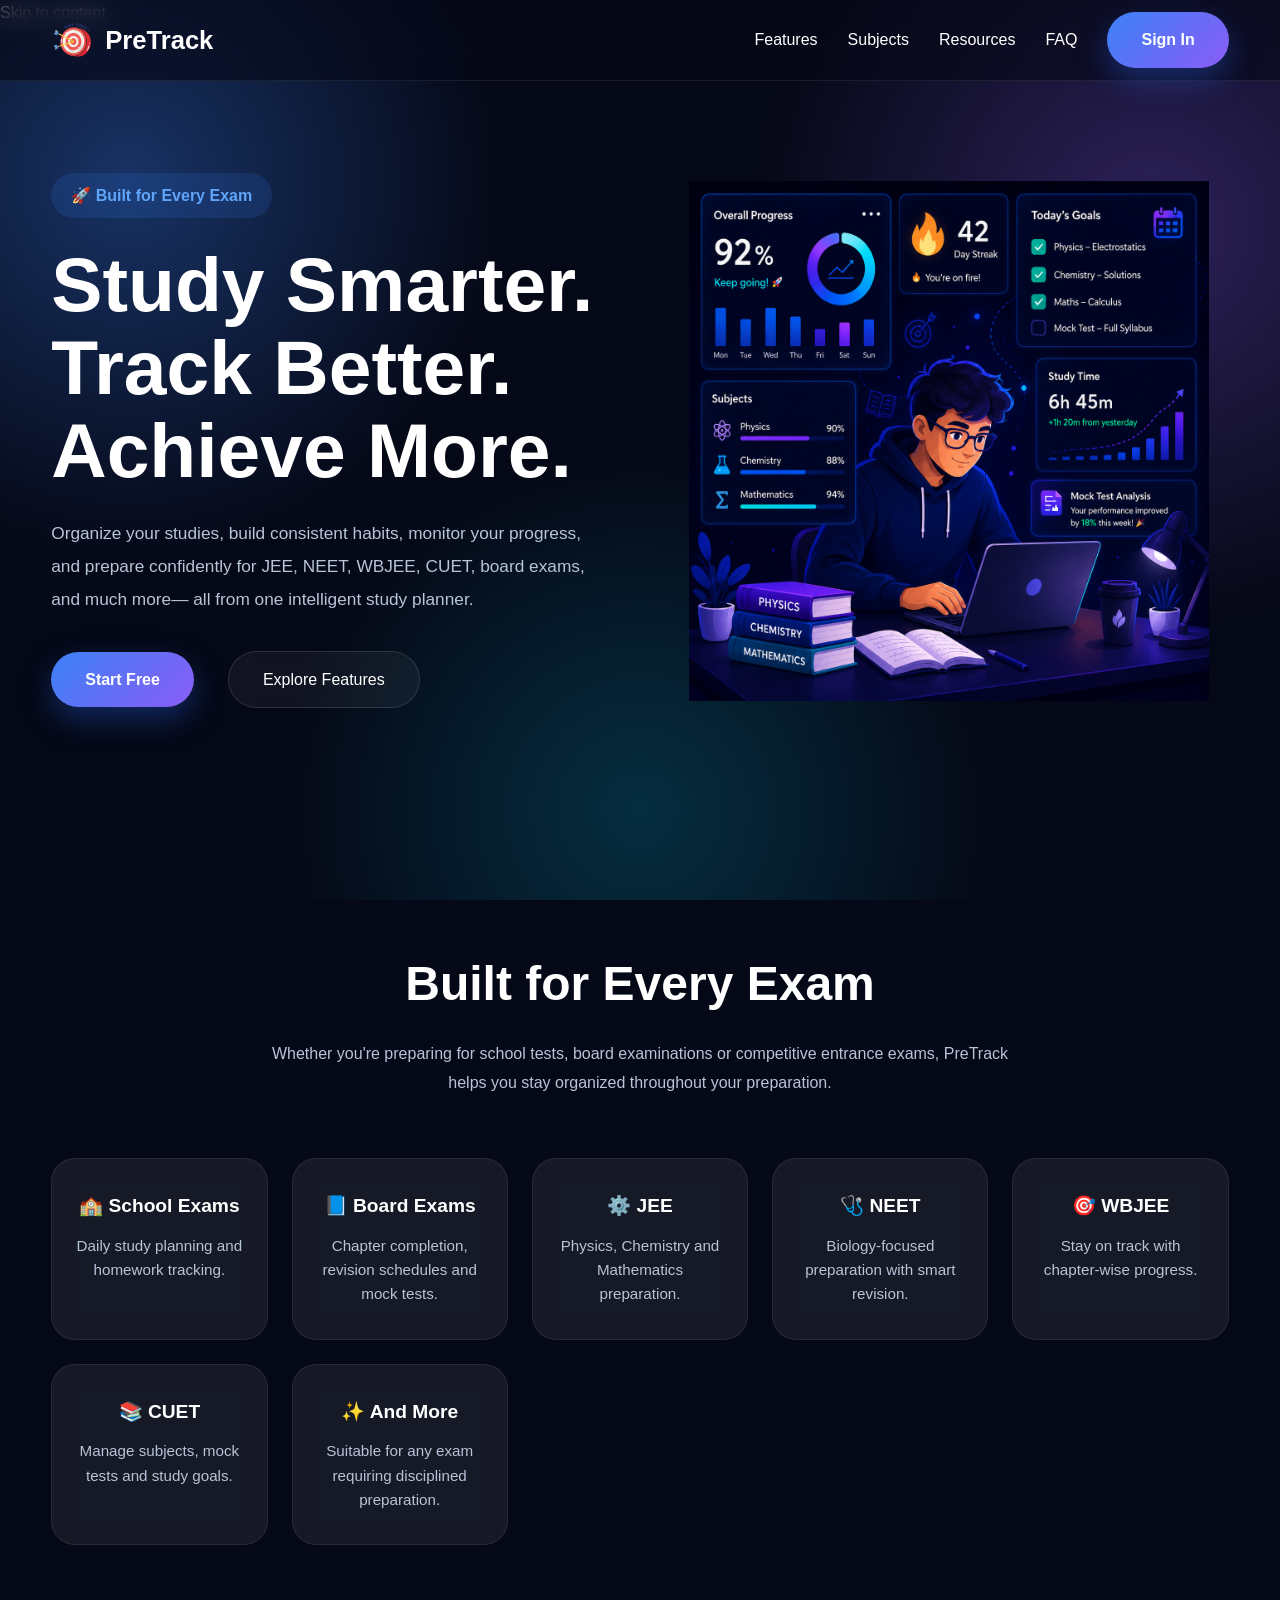
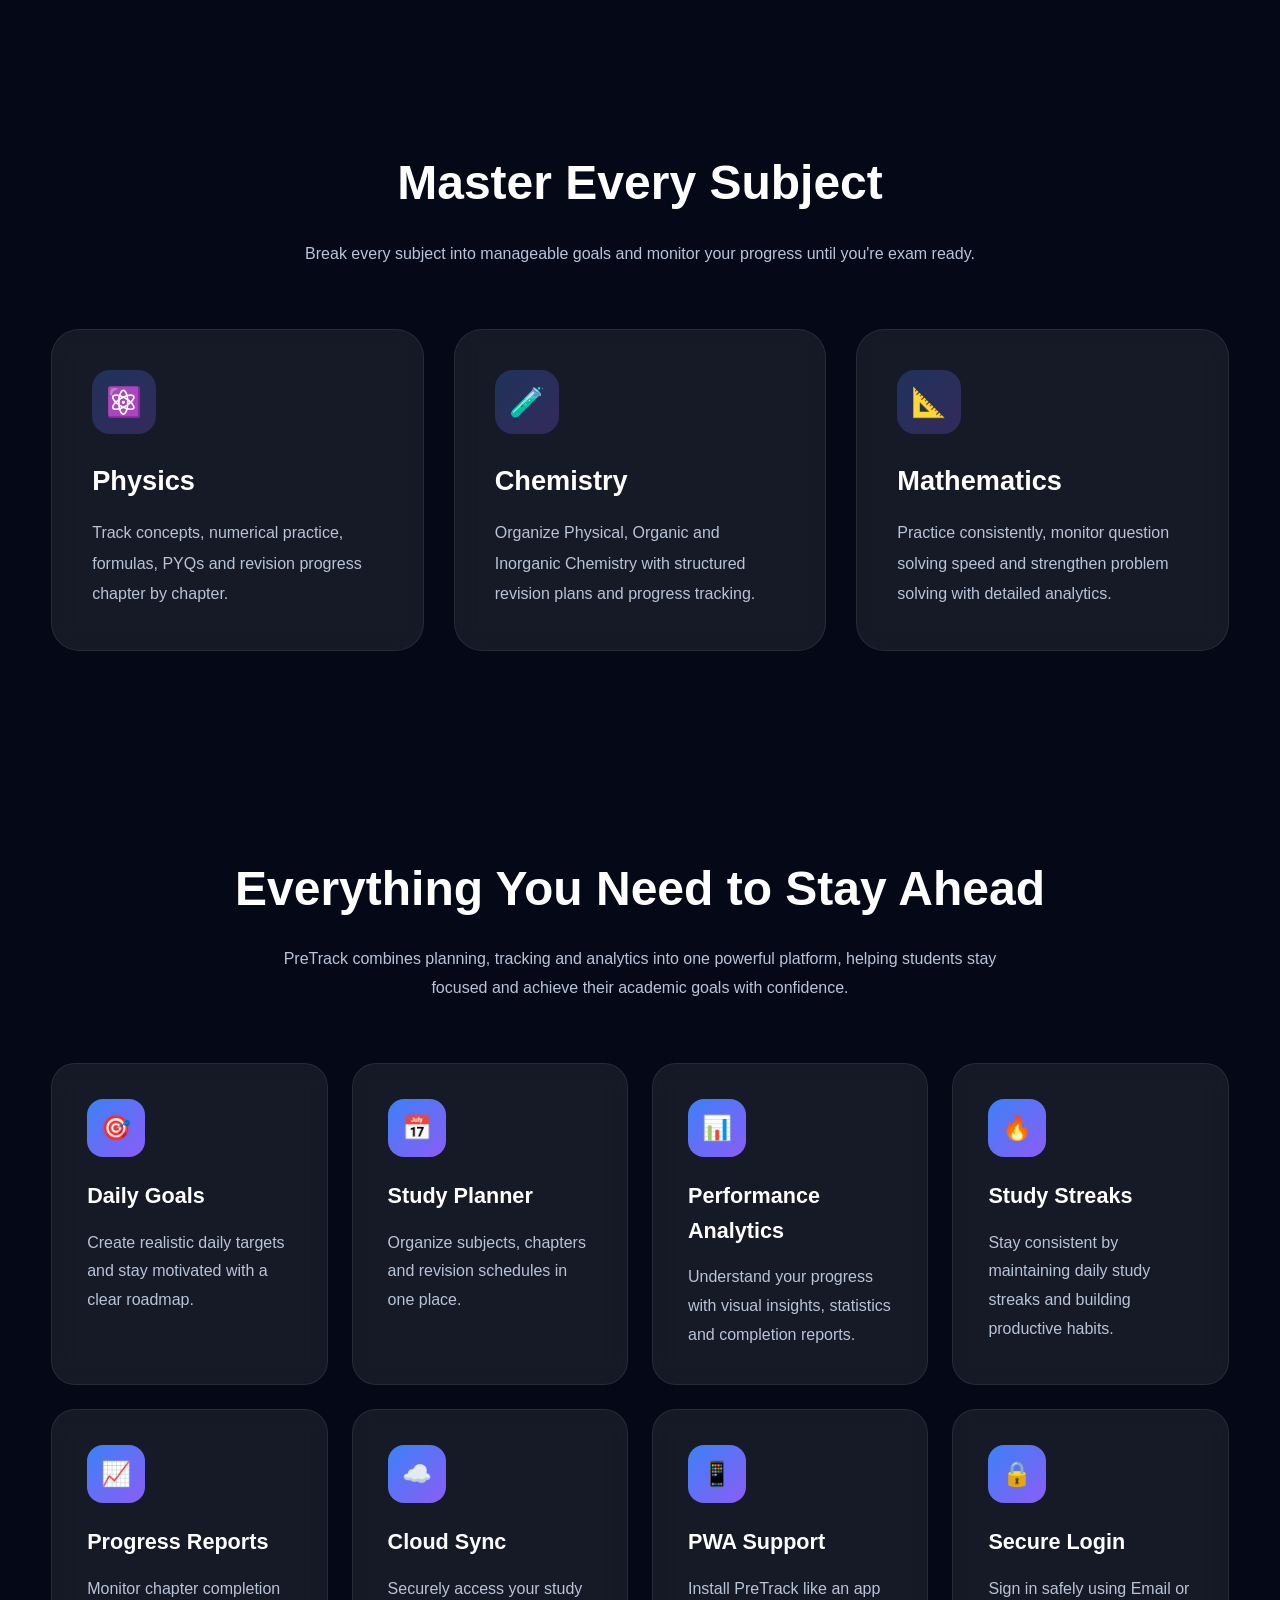
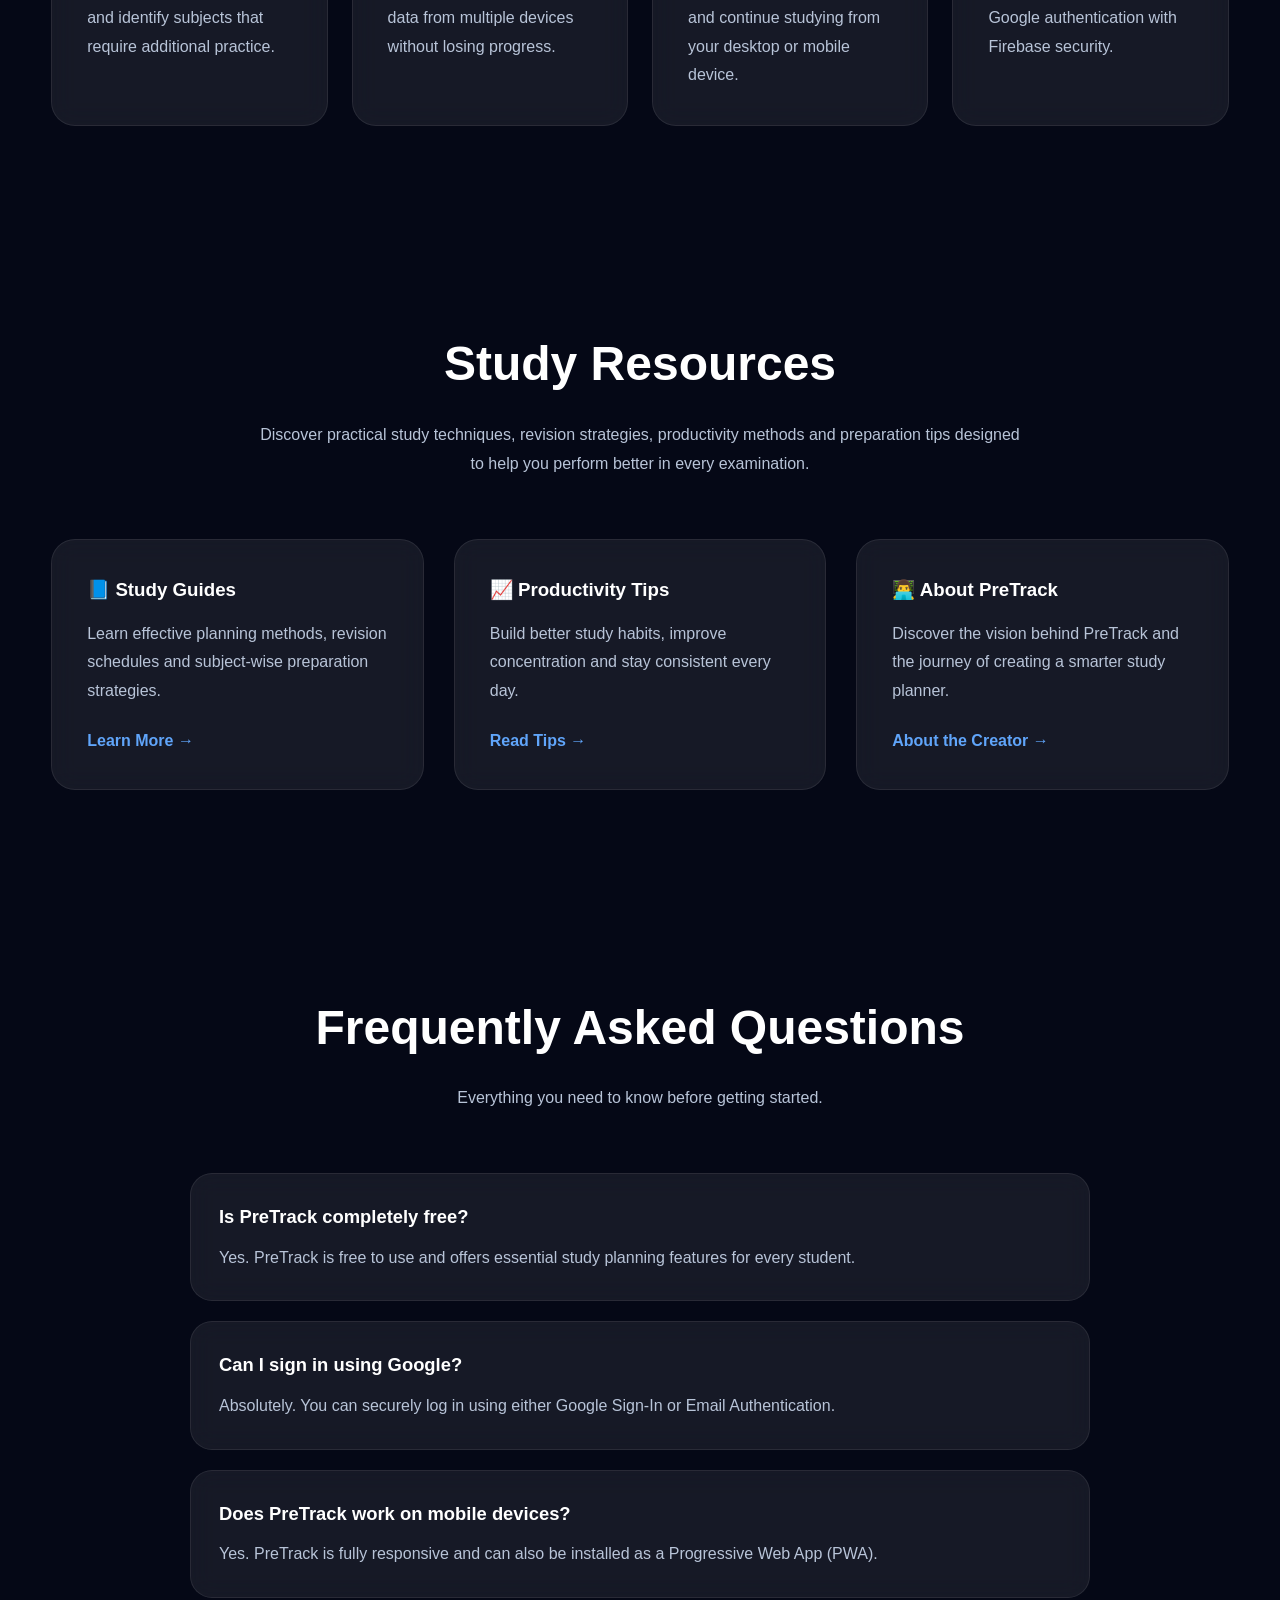
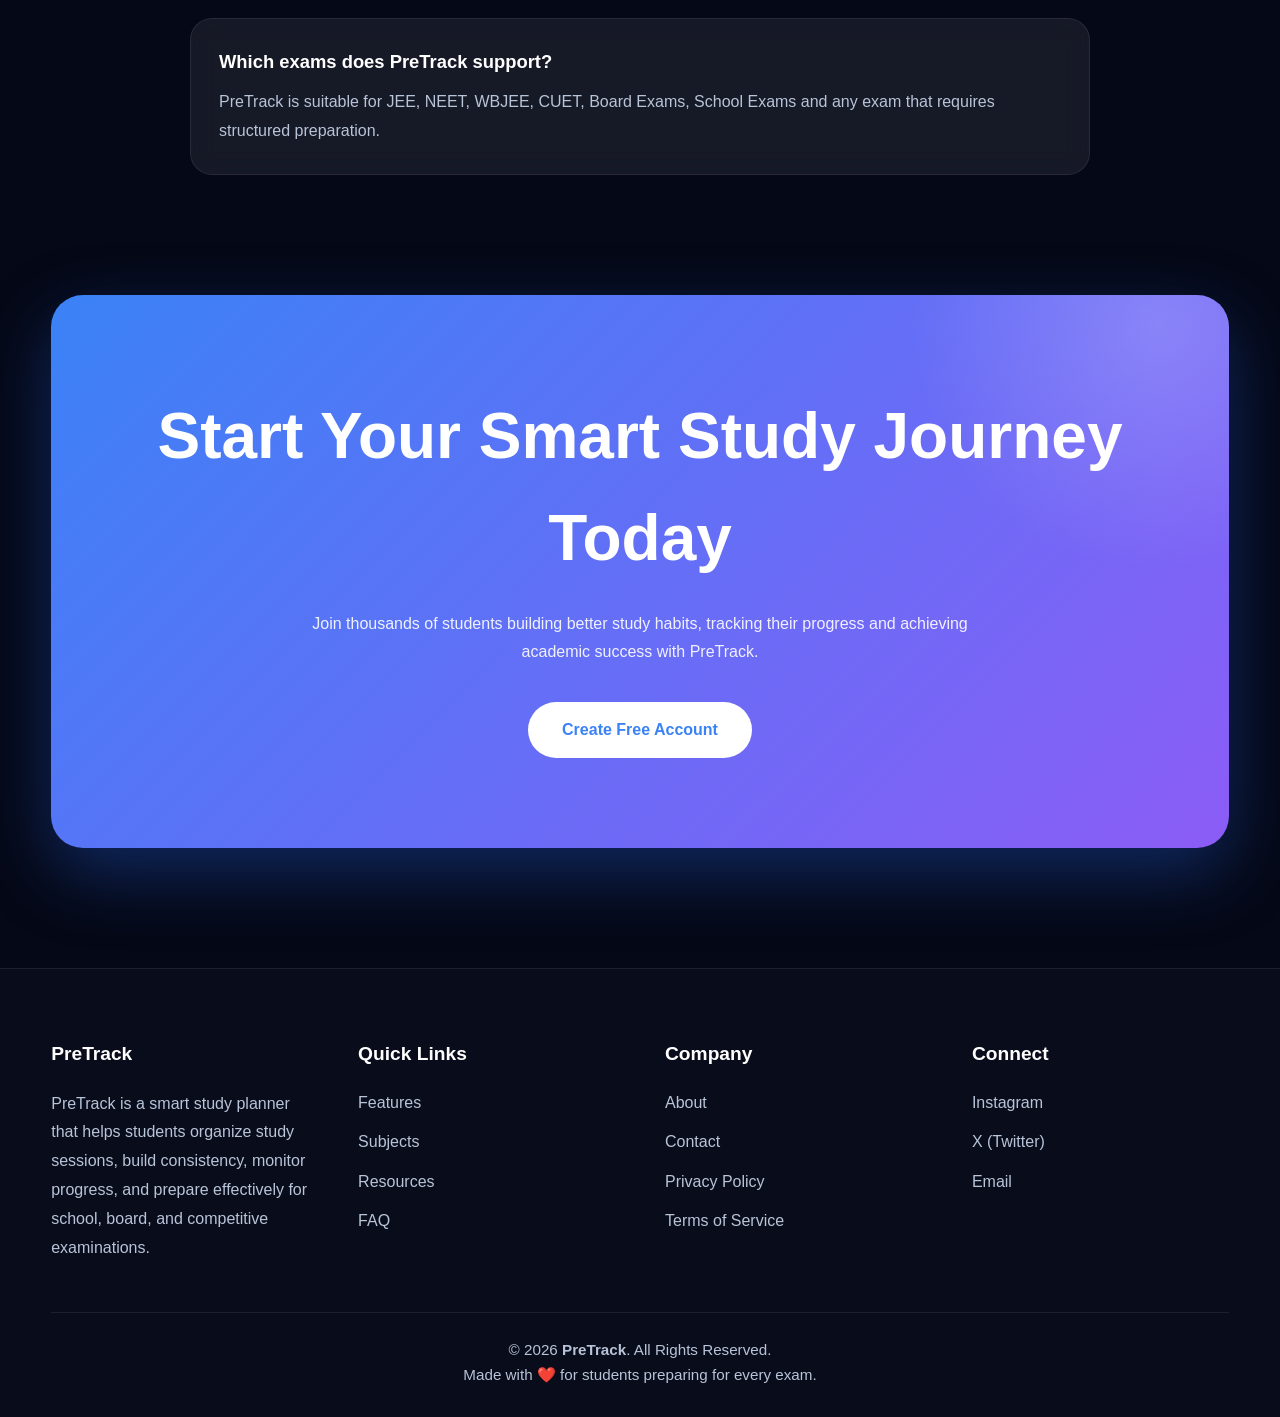
==== index.html @ f05da858 "Refactor index.html for SEO and accessibility improvements Updated the HTML structure and improved m" ====
<!DOCTYPE html>
<html lang="en">

<head>

    <!-- =========================
         BASIC META
    ========================== -->

    <meta charset="UTF-8">

    <meta name="viewport"
        content="width=device-width, initial-scale=1.0">

    <meta http-equiv="X-UA-Compatible"
        content="IE=edge">

    <meta name="color-scheme"
        content="dark">

    <meta name="theme-color"
        content="#050816">

    <meta name="mobile-web-app-capable"
        content="yes">

    <meta name="application-name"
        content="PreTrack">

    <meta name="apple-mobile-web-app-capable"
        content="yes">

    <meta name="apple-mobile-web-app-status-bar-style"
        content="black-translucent">

    <meta name="apple-mobile-web-app-title"
        content="PreTrack">

    <meta name="msapplication-TileColor"
        content="#050816">

    <meta name="msapplication-TileImage"
        content="favicon/ms-icon-144x144.png">

    <!-- =========================
         SEO
    ========================== -->

    <title>
        PreTrack | Smart Study Planner & Exam Preparation Tracker
    </title>

    <meta name="description"
        content="PreTrack is a free study planner that helps students set goals, track progress, build study streaks, analyze performance, and prepare smarter for JEE, NEET, WBJEE, CUET, board exams, and more.">

    <meta name="keywords"
        content="study planner, exam tracker, JEE planner, NEET planner, WBJEE, CUET, board exams, study analytics, revision planner, productivity">

    <meta name="author"
        content="PreTrack">

    <meta name="robots"
        content="index, follow">

    <link rel="canonical"
        href="https://pretrack.onrender.com/">

    <!-- =========================
         OPEN GRAPH
    ========================== -->

    <meta property="og:type"
        content="website">

    <meta property="og:site_name"
        content="PreTrack">

    <meta property="og:title"
        content="PreTrack | Smart Study Planner">

    <meta property="og:description"
        content="Plan smarter, stay consistent, and achieve your academic goals with PreTrack.">

    <meta property="og:url"
        content="https://pretrack.onrender.com/">

    <meta property="og:image"
        content="https://pretrack.onrender.com/images/banner.png">

    <!-- =========================
         TWITTER
    ========================== -->

    <meta name="twitter:card"
        content="summary_large_image">

    <meta name="twitter:title"
        content="PreTrack | Smart Study Planner">

    <meta name="twitter:description"
        content="Your all-in-one study planner and exam preparation tracker.">

    <meta name="twitter:image"
        content="https://pretrack.onrender.com/images/banner.png">

    <!-- =========================
         PWA
    ========================== -->

    <link rel="manifest"
        href="favicon/manifest.json">

    <!-- =========================
         ICONS
    ========================== -->

    <link rel="icon"
        href="favicon/favicon.ico">

    <link rel="icon"
        type="image/png"
        sizes="32x32"
        href="favicon/favicon-32x32.png">

    <link rel="icon"
        type="image/png"
        sizes="192x192"
        href="favicon/android-icon-192x192.png">

    <link rel="icon"
        type="image/png"
        sizes="512x512"
        href="favicon/android-icon-512x512.png">

    <link rel="apple-touch-icon"
        sizes="180x180"
        href="favicon/apple-icon-180x180.png">

    <!-- =========================
         GOOGLE FONTS
    ========================== -->

    <link rel="preconnect"
        href="https://fonts.googleapis.com">

    <link rel="preconnect"
        href="https://fonts.gstatic.com"
        crossorigin>

    <link href="https://fonts.googleapis.com/css2?family=Plus+Jakarta+Sans:wght@400;500;600;700;800&display=swap"
        rel="stylesheet">

    <!-- =========================
         CSS
    ========================== -->

    <link rel="stylesheet"
        href="style.css">

    <!-- =========================
         JSON-LD
    ========================== -->

    <script type="application/ld+json">
{
    "@context":"https://schema.org",
    "@type":"WebApplication",
    "name":"PreTrack",
    "url":"https://pretrack.onrender.com/",
    "applicationCategory":"EducationalApplication",
    "operatingSystem":"Web",
    "description":"Smart study planner and exam preparation tracker for students preparing for competitive and board examinations."
}
</script>

    <!-- =========================
         JAVASCRIPT
    ========================== -->

    <script defer
        src="script.js"></script>

</head>

<body>

    <!-- Skip Link -->

    <a href="#main"
        class="skip-link">

        Skip to content

    </a>

    <!-- Aurora Background -->

    <div class="background"></div>

    <!-- =========================
         HEADER
    ========================== -->

    <header>

        <nav class="navbar">

            <!-- Logo -->

            <a href="/"
                class="logo"
                aria-label="PreTrack Home">

                <img src="images/logo1.png"
                    width="42"
                    height="42"
                    alt="PreTrack Logo">

                <span>PreTrack</span>

            </a>

            <!-- Mobile Sign In -->

            <a href="/login.html"
                class="mobile-signin">

                Sign In

            </a>

            <!-- Navigation -->

            <ul>

                <li>

                    <a href="#features">

                        Features

                    </a>

                </li>

                <li>

                    <a href="#subjects">

                        Subjects

                    </a>

                </li>

                <li>

                    <a href="#resources">

                        Resources

                    </a>

                </li>

                <li>

                    <a href="#faq">

                        FAQ

                    </a>

                </li>

                <li>

                    <a href="/login.html"
                        class="primary-btn desktop-signin">

                        Sign In

                    </a>

                </li>

            </ul>

        </nav>

    </header>

    <!-- =========================
         MAIN
    ========================== -->

    <main id="main">
                <!-- =========================
             HERO
        ========================== -->

        <section class="hero">

            <div class="hero-left">

                <span class="tag">

                    🚀 Built for Every Exam

                </span>

                <h1>

                    Study Smarter.<br>
                    Track Better.<br>
                    Achieve More.

                </h1>

                <p>

                    Organize your studies, build consistent habits,
                    monitor your progress, and prepare confidently for
                    JEE, NEET, WBJEE, CUET, board exams, and much more—
                    all from one intelligent study planner.

                </p>

                <div class="hero-buttons">

                    <a href="/login.html"
                        class="primary-btn">

                        Start Free

                    </a>

                    <a href="#features"
                        class="secondary-btn">

                        Explore Features

                    </a>

                </div>

            </div>

            <div class="hero-right">

                <img
                    src="images/hero-ill.png"
                    width="520"
                    height="520"
                    loading="eager"
                    fetchpriority="high"
                    decoding="async"
                    alt="Student using PreTrack study planner dashboard">

            </div>

        </section>

        <!-- =========================
             EXAMS
        ========================== -->

        <section id="exams">

            <h2>

                Built for Every Exam

            </h2>

            <p>

                Whether you're preparing for school tests, board
                examinations or competitive entrance exams, PreTrack
                helps you stay organized throughout your preparation.

            </p>

            <div class="exam-grid">

                <article class="exam-card">

                    <h3>🏫 School Exams</h3>

                    <p>

                        Daily study planning and homework tracking.

                    </p>

                </article>

                <article class="exam-card">

                    <h3>📘 Board Exams</h3>

                    <p>

                        Chapter completion, revision schedules and mock tests.

                    </p>

                </article>

                <article class="exam-card">

                    <h3>⚙️ JEE</h3>

                    <p>

                        Physics, Chemistry and Mathematics preparation.

                    </p>

                </article>

                <article class="exam-card">

                    <h3>🩺 NEET</h3>

                    <p>

                        Biology-focused preparation with smart revision.

                    </p>

                </article>

                <article class="exam-card">

                    <h3>🎯 WBJEE</h3>

                    <p>

                        Stay on track with chapter-wise progress.

                    </p>

                </article>

                <article class="exam-card">

                    <h3>📚 CUET</h3>

                    <p>

                        Manage subjects, mock tests and study goals.

                    </p>

                </article>

                <article class="exam-card">

                    <h3>✨ And More</h3>

                    <p>

                        Suitable for any exam requiring disciplined preparation.

                    </p>

                </article>

            </div>

        </section>

        <!-- =========================
             SUBJECTS
        ========================== -->

        <section id="subjects">

            <h2>

                Master Every Subject

            </h2>

            <p>

                Break every subject into manageable goals and monitor
                your progress until you're exam ready.

            </p>

            <div class="subject-grid">

                <article class="subject-card">

                    <div class="subject-icon">

                        ⚛️

                    </div>

                    <h3>

                        Physics

                    </h3>

                    <p>

                        Track concepts, numerical practice,
                        formulas, PYQs and revision progress
                        chapter by chapter.

                    </p>

                </article>

                <article class="subject-card">

                    <div class="subject-icon">

                        🧪

                    </div>

                    <h3>

                        Chemistry

                    </h3>

                    <p>

                        Organize Physical, Organic and
                        Inorganic Chemistry with structured
                        revision plans and progress tracking.

                    </p>

                </article>

                <article class="subject-card">

                    <div class="subject-icon">

                        📐

                    </div>

                    <h3>

                        Mathematics

                    </h3>

                    <p>

                        Practice consistently, monitor question
                        solving speed and strengthen problem
                        solving with detailed analytics.

                    </p>

                </article>

            </div>

        </section>
                <!-- =========================
             FEATURES
        ========================== -->

        <section id="features">

            <h2>

                Everything You Need to Stay Ahead

            </h2>

            <p>

                PreTrack combines planning, tracking and analytics into one
                powerful platform, helping students stay focused and achieve
                their academic goals with confidence.

            </p>

            <div class="feature-grid">

                <article class="feature">

                    <div class="feature-icon">🎯</div>

                    <h3>Daily Goals</h3>

                    <p>
                        Create realistic daily targets and stay motivated with
                        a clear roadmap.
                    </p>

                </article>

                <article class="feature">

                    <div class="feature-icon">📅</div>

                    <h3>Study Planner</h3>

                    <p>
                        Organize subjects, chapters and revision schedules
                        in one place.
                    </p>

                </article>

                <article class="feature">

                    <div class="feature-icon">📊</div>

                    <h3>Performance Analytics</h3>

                    <p>
                        Understand your progress with visual insights,
                        statistics and completion reports.
                    </p>

                </article>

                <article class="feature">

                    <div class="feature-icon">🔥</div>

                    <h3>Study Streaks</h3>

                    <p>
                        Stay consistent by maintaining daily study streaks
                        and building productive habits.
                    </p>

                </article>

                <article class="feature">

                    <div class="feature-icon">📈</div>

                    <h3>Progress Reports</h3>

                    <p>
                        Monitor chapter completion and identify subjects
                        that require additional practice.
                    </p>

                </article>

                <article class="feature">

                    <div class="feature-icon">☁️</div>

                    <h3>Cloud Sync</h3>

                    <p>
                        Securely access your study data from multiple
                        devices without losing progress.
                    </p>

                </article>

                <article class="feature">

                    <div class="feature-icon">📱</div>

                    <h3>PWA Support</h3>

                    <p>
                        Install PreTrack like an app and continue studying
                        from your desktop or mobile device.
                    </p>

                </article>

                <article class="feature">

                    <div class="feature-icon">🔒</div>

                    <h3>Secure Login</h3>

                    <p>
                        Sign in safely using Email or Google authentication
                        with Firebase security.
                    </p>

                </article>

            </div>

        </section>

        <!-- =========================
             RESOURCES
        ========================== -->

        <section id="resources">

            <h2>

                Study Resources

            </h2>

            <p>

                Discover practical study techniques, revision strategies,
                productivity methods and preparation tips designed to help
                you perform better in every examination.

            </p>

            <div class="resources">

                <article class="resource-card">

                    <h3>

                        📘 Study Guides

                    </h3>

                    <p>

                        Learn effective planning methods, revision schedules
                        and subject-wise preparation strategies.

                    </p>

                    <a href="pages/about.html">

                        Learn More →

                    </a>

                </article>

                <article class="resource-card">

                    <h3>

                        📈 Productivity Tips

                    </h3>

                    <p>

                        Build better study habits, improve concentration
                        and stay consistent every day.

                    </p>

                    <a href="pages/about.html">

                        Read Tips →

                    </a>

                </article>

                <article class="resource-card">

                    <h3>

                        👨‍💻 About PreTrack

                    </h3>

                    <p>

                        Discover the vision behind PreTrack and the
                        journey of creating a smarter study planner.

                    </p>

                    <a href="pages/about.html">

                        About the Creator →

                    </a>

                </article>

            </div>

        </section>

        <!-- =========================
             FAQ
        ========================== -->

        <section id="faq">

            <h2>

                Frequently Asked Questions

            </h2>

            <p>

                Everything you need to know before getting started.

            </p>

            <div class="faq">

                <article class="faq-item">

                    <h3>

                        Is PreTrack completely free?

                    </h3>

                    <p>

                        Yes. PreTrack is free to use and offers essential
                        study planning features for every student.

                    </p>

                </article>

                <article class="faq-item">

                    <h3>

                        Can I sign in using Google?

                    </h3>

                    <p>

                        Absolutely. You can securely log in using either
                        Google Sign-In or Email Authentication.

                    </p>

                </article>

                <article class="faq-item">

                    <h3>

                        Does PreTrack work on mobile devices?

                    </h3>

                    <p>

                        Yes. PreTrack is fully responsive and can also be
                        installed as a Progressive Web App (PWA).

                    </p>

                </article>

                <article class="faq-item">

                    <h3>

                        Which exams does PreTrack support?

                    </h3>

                    <p>

                        PreTrack is suitable for JEE, NEET, WBJEE, CUET,
                        Board Exams, School Exams and any exam that requires
                        structured preparation.

                    </p>

                </article>

            </div>

        </section>

        <!-- =========================
             CTA
        ========================== -->

        <section class="cta">

            <h2>

                Start Your Smart Study Journey Today

            </h2>

            <p>

                Join thousands of students building better study habits,
                tracking their progress and achieving academic success with
                PreTrack.

            </p>

            <a href="/login.html" class="primary-btn">

                Create Free Account

            </a>

        </section>
                <!-- =========================
             FOOTER
        ========================== -->

    </main>

    <footer>

        <div class="footer">

            <!-- Brand -->

            <div>

                <h3>

                    PreTrack

                </h3>

                <p>

                    PreTrack is a smart study planner that helps students
                    organize study sessions, build consistency, monitor
                    progress, and prepare effectively for school,
                    board, and competitive examinations.

                </p>

            </div>

            <!-- Quick Links -->

            <div>

                <h3>

                    Quick Links

                </h3>

                <ul>

                    <li>

                        <a href="#features">

                            Features

                        </a>

                    </li>

                    <li>

                        <a href="#subjects">

                            Subjects

                        </a>

                    </li>

                    <li>

                        <a href="#resources">

                            Resources

                        </a>

                    </li>

                    <li>

                        <a href="#faq">

                            FAQ

                        </a>

                    </li>

                </ul>

            </div>

            <!-- Company -->

            <div>

                <h3>

                    Company

                </h3>

                <ul>

                    <li>

                        <a href="pages/about.html">

                            About

                        </a>

                    </li>

                    <li>

                        <a href="pages/contactus.html">

                            Contact

                        </a>

                    </li>

                    <li>

                        <a href="pages/privacy.html">

                            Privacy Policy

                        </a>

                    </li>

                    <li>

                        <a href="pages/terms.html">

                            Terms of Service

                        </a>

                    </li>

                </ul>

            </div>

            <!-- Connect -->

            <div>

                <h3>

                    Connect

                </h3>

                <ul>

                    <li>

                        <a href="https://www.instagram.com/pretrack001/"
                            target="_blank"
                            rel="noopener">

                            Instagram

                        </a>

                    </li>

                    <li>

                        <a href="https://x.com/pretrack001"
                            target="_blank"
                            rel="noopener">

                            X (Twitter)

                        </a>

                    </li>

                    <li>

                        <a href="mailto:pretrack001@gmail.com">

                            Email

                        </a>

                    </li>

                </ul>

            </div>

        </div>

        <div class="footer-bottom">

            <p>

                © 2026 <strong>PreTrack</strong>. All Rights Reserved.

            </p>

            <p>

                Made with ❤️ for students preparing for every exam.

            </p>

        </div>

    </footer>

</body>

</html>
---- style.css ----
/*==================================================
  PRETRACK - PREMIUM SAAS CSS
  Part 1
  Reset • Variables • Background • Navbar
  Buttons • Hero
==================================================*/

/*==============================
  RESET
==============================*/

*,
*::before,
*::after{
    margin:0;
    padding:0;
    box-sizing:border-box;
}

html{
    scroll-behavior:smooth;
}

body{
    font-family:"Inter",sans-serif;
    background:#050816;
    color:#fff;
    overflow-x:hidden;
    line-height:1.6;
    -webkit-font-smoothing:antialiased;
    text-rendering:optimizeLegibility;
}

img{
    display:block;
    max-width:100%;
    height:auto;
}

a{
    text-decoration:none;
    color:inherit;
}

ul{
    list-style:none;
}

button{
    font-family:inherit;
    cursor:pointer;
    border:none;
    outline:none;
}

/*==============================
  VARIABLES
==============================*/

:root{

    --primary:#3B82F6;
    --secondary:#8B5CF6;
    --cyan:#06B6D4;

    --bg:#050816;
    --surface:rgba(255,255,255,.05);

    --glass:rgba(255,255,255,.07);

    --border:rgba(255,255,255,.08);

    --text:#ffffff;

    --muted:#b8c4d8;

    --radius:24px;

    --shadow:
    0 18px 40px rgba(0,0,0,.25);

    --transition:.35s ease;

}

/*==============================
  AURORA BACKGROUND
==============================*/

.background{

    position:fixed;

    inset:0;

    z-index:-5;

    background:

    radial-gradient(circle at 10% 20%,
    rgba(59,130,246,.35),
    transparent 28%),

    radial-gradient(circle at 90% 25%,
    rgba(139,92,246,.30),
    transparent 30%),

    radial-gradient(circle at 50% 90%,
    rgba(6,182,212,.22),
    transparent 35%),

    #050816;

    animation:aurora 16s ease-in-out infinite alternate;

}

@keyframes aurora{

    from{

        filter:hue-rotate(0deg);

    }

    to{

        filter:hue-rotate(40deg);

    }

}

/*==============================
  HEADER
==============================*/

header{

    position:fixed;

    top:0;

    left:0;

    width:100%;

    z-index:999;

    background:rgba(5,8,22,.60);

    backdrop-filter:blur(12px);

    border-bottom:1px solid var(--border);

    transition:var(--transition);

}

.navbar{

    width:min(1250px,92%);

    margin:auto;

    height:80px;

    display:flex;

    align-items:center;

    justify-content:space-between;

}

.logo{

    display:flex;

    align-items:center;

    gap:12px;

    font-size:1.6rem;

    font-weight:800;

}

.logo img{

    width:42px;

    height:42px;

}

.navbar ul{

    display:flex;

    align-items:center;

    gap:30px;

}

.navbar a{

    transition:var(--transition);

}

.navbar a:hover{

    color:var(--primary);

}

/*==============================
  BUTTONS
==============================*/

.primary-btn{

    display:inline-flex;

    align-items:center;

    justify-content:center;

    padding:15px 34px;

    border-radius:999px;

    background:

    linear-gradient(135deg,
    var(--primary),
    var(--secondary));

    color:#fff;

    font-weight:700;

    transition:var(--transition);

    box-shadow:

    0 12px 30px rgba(37,99,235,.35);

}

.primary-btn:hover{

    transform:translateY(-4px);

    box-shadow:

    0 20px 45px rgba(37,99,235,.45);

}

.secondary-btn{

    display:inline-flex;

    align-items:center;

    justify-content:center;

    padding:15px 34px;

    margin-left:16px;

    border-radius:999px;

    background:rgba(255,255,255,.05);

    border:1px solid rgba(255,255,255,.12);

    backdrop-filter:blur(12px);

    transition:var(--transition);

}

.secondary-btn:hover{

    background:rgba(255,255,255,.10);

}

/*==============================
  HERO
==============================*/

.hero{

    width:min(1250px,92%);

    margin:auto;

    min-height:calc(100vh - 80px);

    padding-top:110px;

    display:grid;

    grid-template-columns:1fr 1fr;

    align-items:center;

    gap:60px;

}

.hero-left{

    min-width:0;

}

.hero-right{

    display:flex;

    justify-content:center;

    align-items:center;

    min-width:0;

}

.hero-right img{

    width:100%;

    max-width:520px;

    aspect-ratio:1/1;

    object-fit:contain;

    animation:float 5s ease-in-out infinite;

    will-change:transform;

}

.tag{

    display:inline-block;

    padding:10px 20px;

    margin-bottom:25px;

    border-radius:999px;

    background:rgba(59,130,246,.15);

    color:#60a5fa;

    font-weight:600;

}

.hero h1{

    font-size:clamp(3rem,6vw,5.2rem);

    line-height:1.08;

    margin-bottom:25px;

}

.hero p{

    max-width:620px;

    font-size:1.08rem;

    line-height:1.9;

    color:var(--muted);

    margin-bottom:35px;

}

.hero-buttons{

    display:flex;

    align-items:center;

    flex-wrap:wrap;

    gap:18px;

}

@keyframes float{

    0%,100%{

        transform:translateY(0);

    }

    50%{

        transform:translateY(-15px);

    }

}

/*==============================
  SECTION
==============================*/

section{

    padding:100px 0;

}

section h2{

    font-size:clamp(2.2rem,4vw,3rem);

    text-align:center;

    margin-bottom:18px;

}

section>p{

    max-width:760px;

    margin:0 auto 60px;

    text-align:center;

    color:var(--muted);

    line-height:1.8;

}
/*==================================================
  PART 2
  Exams • Subjects • Features
  Resources • FAQ
==================================================*/

/*==============================
  EXAM SECTION
==============================*/

.exam-grid{

    width:min(1250px,92%);
    margin:auto;

    display:grid;

    grid-template-columns:repeat(auto-fit,minmax(180px,1fr));

    gap:24px;

}

.exam-card{

    position:relative;

    padding:32px 24px;

    border-radius:var(--radius);

    background:var(--glass);

    backdrop-filter:blur(12px);

    border:1px solid var(--border);

    text-align:center;

    overflow:hidden;

    transition:var(--transition);

    cursor:pointer;

}

.exam-card::before{

    content:"";

    position:absolute;

    inset:0;

    background:
    linear-gradient(
    135deg,
    rgba(59,130,246,.08),
    rgba(139,92,246,.08));

    opacity:0;

    transition:var(--transition);

}

.exam-card:hover{

    transform:translateY(-10px);

    border-color:var(--primary);

    box-shadow:var(--shadow);

}

.exam-card:hover::before{

    opacity:1;

}

.exam-card h3{

    position:relative;

    font-size:1.2rem;

    font-weight:700;

}

.exam-card p{

    position:relative;

    margin-top:12px;

    color:var(--muted);

    font-size:.95rem;

}

/*==============================
  SUBJECTS
==============================*/

.subject-grid{

    width:min(1250px,92%);
    margin:auto;

    display:grid;

    grid-template-columns:repeat(3,1fr);

    gap:30px;

}

.subject-card{

    background:var(--glass);

    backdrop-filter:blur(12px);

    border:1px solid var(--border);

    border-radius:28px;

    padding:40px;

    transition:var(--transition);

}

.subject-card:hover{

    transform:translateY(-12px);

    border-color:var(--primary);

    box-shadow:var(--shadow);

}

.subject-icon{

    width:64px;

    height:64px;

    border-radius:18px;

    display:grid;

    place-items:center;

    margin-bottom:25px;

    font-size:1.8rem;

    background:
    linear-gradient(
    135deg,
    rgba(59,130,246,.25),
    rgba(139,92,246,.25));

}

.subject-card h3{

    font-size:1.7rem;

    margin-bottom:16px;

}

.subject-card p{

    color:var(--muted);

    line-height:1.9;

}

/*==============================
  FEATURES
==============================*/

.feature-grid{

    width:min(1250px,92%);
    margin:auto;

    display:grid;

    grid-template-columns:
    repeat(auto-fit,minmax(260px,1fr));

    gap:24px;

}

.feature{

    background:var(--glass);

    backdrop-filter:blur(12px);

    border:1px solid var(--border);

    border-radius:24px;

    padding:35px;

    transition:var(--transition);

}

.feature:hover{

    transform:translateY(-10px);

    border-color:var(--primary);

    box-shadow:var(--shadow);

}

.feature-icon{

    width:58px;

    height:58px;

    border-radius:16px;

    display:grid;

    place-items:center;

    margin-bottom:22px;

    font-size:1.5rem;

    background:
    linear-gradient(
    135deg,
    var(--primary),
    var(--secondary));

}

.feature h3{

    font-size:1.35rem;

    margin-bottom:15px;

}

.feature p{

    color:var(--muted);

    line-height:1.8;

}

/*==============================
  RESOURCES
==============================*/

.resources{

    width:min(1250px,92%);
    margin:auto;

    display:grid;

    grid-template-columns:
    repeat(auto-fit,minmax(280px,1fr));

    gap:30px;

}

.resource-card{

    padding:35px;

    border-radius:24px;

    background:var(--glass);

    backdrop-filter:blur(12px);

    border:1px solid var(--border);

    transition:var(--transition);

}

.resource-card:hover{

    transform:translateY(-10px);

    border-color:var(--primary);

    box-shadow:var(--shadow);

}

.resource-card h3{

    margin-bottom:15px;

}

.resource-card p{

    color:var(--muted);

    margin-bottom:22px;

    line-height:1.8;

}

.resource-card a{

    color:#60a5fa;

    font-weight:700;

}

/*==============================
  FAQ
==============================*/

.faq{

    width:min(900px,92%);
    margin:auto;

}

.faq-item{

    margin-bottom:20px;

    padding:28px;

    border-radius:22px;

    background:var(--glass);

    backdrop-filter:blur(12px);

    border:1px solid var(--border);

    transition:var(--transition);

}

.faq-item:hover{

    border-color:var(--primary);

    box-shadow:var(--shadow);

}

.faq-item h3{

    font-size:1.15rem;

    margin-bottom:12px;

}

.faq-item p{

    color:var(--muted);

    line-height:1.8;

}

/*==================================================
  PART 3
  CTA • Footer • Responsive
  Mobile Navigation • Performance
==================================================*/

/*==============================
  CTA
==============================*/

.cta{

    width:min(1250px,92%);
    margin:auto;

    padding:90px 40px;

    border-radius:32px;

    text-align:center;

    position:relative;

    overflow:hidden;

    background:
    linear-gradient(
    135deg,
    var(--primary),
    var(--secondary));

    box-shadow:
    0 25px 70px rgba(37,99,235,.35);

}

.cta::before{

    content:"";

    position:absolute;

    width:500px;
    height:500px;

    background:
    radial-gradient(circle,
    rgba(255,255,255,.18),
    transparent 70%);

    top:-220px;
    right:-180px;

}

.cta>*{

    position:relative;
    z-index:2;

}

.cta h2{

    font-size:clamp(2.5rem,5vw,4rem);

    margin-bottom:20px;

}

.cta p{

    max-width:700px;

    margin:0 auto 35px;

    line-height:1.8;

    color:rgba(255,255,255,.9);

}

.cta .primary-btn{

    background:#fff;

    color:var(--primary);

    box-shadow:none;

}

.cta .primary-btn:hover{

    transform:translateY(-4px);

}

/*==============================
  FOOTER
==============================*/

footer{

    margin-top:120px;

    padding:70px 0 30px;

    border-top:1px solid var(--border);

    background:rgba(255,255,255,.02);

}

.footer{

    width:min(1250px,92%);

    margin:auto;

    display:grid;

    grid-template-columns:
    repeat(auto-fit,minmax(220px,1fr));

    gap:50px;

}

.footer h3{

    margin-bottom:20px;

    font-size:1.2rem;

}

.footer p{

    color:var(--muted);

    line-height:1.8;

}

.footer ul{

    display:flex;

    flex-direction:column;

    gap:14px;

}

.footer a{

    color:var(--muted);

    transition:var(--transition);

}

.footer a:hover{

    color:var(--primary);

}

.footer-bottom{

    width:min(1250px,92%);

    margin:50px auto 0;

    padding-top:25px;

    border-top:1px solid rgba(255,255,255,.08);

    text-align:center;

    color:var(--muted);

    font-size:.95rem;

}

/*==============================
  MOBILE SIGN IN
==============================*/

.mobile-signin{

    display:none;

}

.desktop-signin{

    display:inline-flex;

}

/*==============================
  RESPONSIVE
==============================*/

@media (max-width:1100px){

.hero{

    gap:40px;

}

.subject-grid{

    grid-template-columns:repeat(2,1fr);

}

}

@media (max-width:992px){

.navbar{

    height:75px;

}

.navbar ul{

    display:none;

}

.mobile-signin{

    display:inline-flex;

    align-items:center;

    justify-content:center;

    padding:12px 22px;

    border-radius:999px;

    background:
    linear-gradient(
    135deg,
    var(--primary),
    var(--secondary));

    color:#fff;

    font-weight:700;

}

.desktop-signin{

    display:none;

}

.hero{

    grid-template-columns:1fr;

    gap:40px;

    text-align:center;

    padding-top:100px;

    min-height:auto;

}

.hero-left{

    order:2;

}

.hero-right{

    order:1;

}

.hero-right img{

    max-width:400px;

    animation:none;

}

.hero p{

    margin-inline:auto;

}

.hero-buttons{

    justify-content:center;

}

.subject-grid{

    grid-template-columns:1fr;

}

section{

    padding:80px 0;

}

}

@media (max-width:768px){

section h2{

    font-size:2rem;

}

.hero h1{

    font-size:2.7rem;

}

.hero p{

    font-size:1rem;

}

.cta{

    padding:70px 25px;

}

.cta h2{

    font-size:2.2rem;

}

.footer{

    gap:35px;

}

}

@media (max-width:500px){

.hero{

    padding-top:90px;

}

.hero-right img{

    max-width:320px;

}

.primary-btn,
.secondary-btn{

    width:100%;

}

.hero-buttons{

    flex-direction:column;

}

.tag{

    font-size:.9rem;

}

}

/*==============================
  PERFORMANCE
==============================*/

@media (hover:none){

.feature:hover,
.subject-card:hover,
.exam-card:hover,
.resource-card:hover,
.faq-item:hover{

    transform:none;

    box-shadow:none;

}

}

@media (prefers-reduced-motion:reduce){

*{

    animation:none !important;

    transition:none !important;

    scroll-behavior:auto;

}

}


/*==================================================
  PART 4
  Premium Effects • Accessibility
  Scroll Animations • Final Polish
==================================================*/

/*==============================
  CUSTOM SCROLLBAR
==============================*/

::-webkit-scrollbar{
    width:10px;
}

::-webkit-scrollbar-track{
    background:#050816;
}

::-webkit-scrollbar-thumb{
    background:linear-gradient(
        var(--primary),
        var(--secondary)
    );
    border-radius:999px;
}

::-webkit-scrollbar-thumb:hover{
    background:var(--primary);
}

/*==============================
  TEXT SELECTION
==============================*/

::selection{
    background:var(--primary);
    color:#fff;
}

/*==============================
  GLASS EFFECT
==============================*/

.glass{
    background:var(--glass);
    backdrop-filter:blur(12px);
    -webkit-backdrop-filter:blur(12px);
    border:1px solid var(--border);
    border-radius:var(--radius);
}

/*==============================
  GLOW EFFECT
==============================*/

.glow{
    position:relative;
}

.glow::after{

    content:"";

    position:absolute;

    inset:-2px;

    border-radius:inherit;

    background:
    linear-gradient(
        135deg,
        rgba(59,130,246,.25),
        rgba(139,92,246,.25)
    );

    filter:blur(24px);

    opacity:0;

    transition:var(--transition);

    z-index:-1;

}

.glow:hover::after{
    opacity:1;
}

/*==============================
  HOVER LIFT
==============================*/

.hover-lift{

    transition:var(--transition);

}

.hover-lift:hover{

    transform:translateY(-8px);

}

/*==============================
  IMAGE OPTIMIZATION
==============================*/

img{

    image-rendering:auto;

    user-select:none;

    -webkit-user-drag:none;

}

/*==============================
  FOCUS ACCESSIBILITY
==============================*/

a:focus-visible,
button:focus-visible{

    outline:3px solid var(--primary);

    outline-offset:4px;

    border-radius:8px;

}

/*==============================
  LINKS
==============================*/

a{

    transition:color .3s ease;

}

a:hover{

    color:var(--primary);

}

/*==============================
  REVEAL ANIMATION
==============================*/

.reveal{

    opacity:0;

    transform:translateY(40px);

    transition:
    opacity .8s ease,
    transform .8s ease;

}

.reveal.active{

    opacity:1;

    transform:none;

}

/*==============================
  FADE IN
==============================*/

.fade-in{

    animation:fadeIn .8s ease forwards;

}

@keyframes fadeIn{

    from{

        opacity:0;

    }

    to{

        opacity:1;

    }

}

/*==============================
  FLOAT SMALL
==============================*/

.float-small{

    animation:floatSmall 6s ease-in-out infinite;

}

@keyframes floatSmall{

    0%,100%{

        transform:translateY(0);

    }

    50%{

        transform:translateY(-8px);

    }

}

/*==============================
  PULSE
==============================*/

.pulse{

    animation:pulse 2.5s infinite;

}

@keyframes pulse{

    0%{

        box-shadow:
        0 0 0 0 rgba(59,130,246,.5);

    }

    70%{

        box-shadow:
        0 0 0 18px rgba(59,130,246,0);

    }

    100%{

        box-shadow:
        0 0 0 0 rgba(59,130,246,0);

    }

}

/*==============================
  DIVIDER
==============================*/

.divider{

    width:80px;

    height:4px;

    border-radius:999px;

    margin:18px auto 40px;

    background:
    linear-gradient(
        var(--primary),
        var(--secondary)
    );

}

/*==============================
  CONTAINER
==============================*/

.container{

    width:min(1250px,92%);

    margin:auto;

}

/*==============================
  CLS OPTIMIZATION
==============================*/

.hero-right img{

    width:100%;

    height:auto;

    aspect-ratio:1/1;

}

.logo img{

    width:42px;

    height:42px;

}

iframe{

    max-width:100%;

}

/*==============================
  PRINT
==============================*/

@media print{

    header,
    footer,
    .cta{

        display:none;

    }

    body{

        background:#fff;

        color:#000;

    }

}

/*==============================
  REDUCED MOTION
==============================*/

@media (prefers-reduced-motion:reduce){

    *{

        animation:none !important;

        transition:none !important;

        scroll-behavior:auto;

    }

}

/*==============================
  END
==============================*/
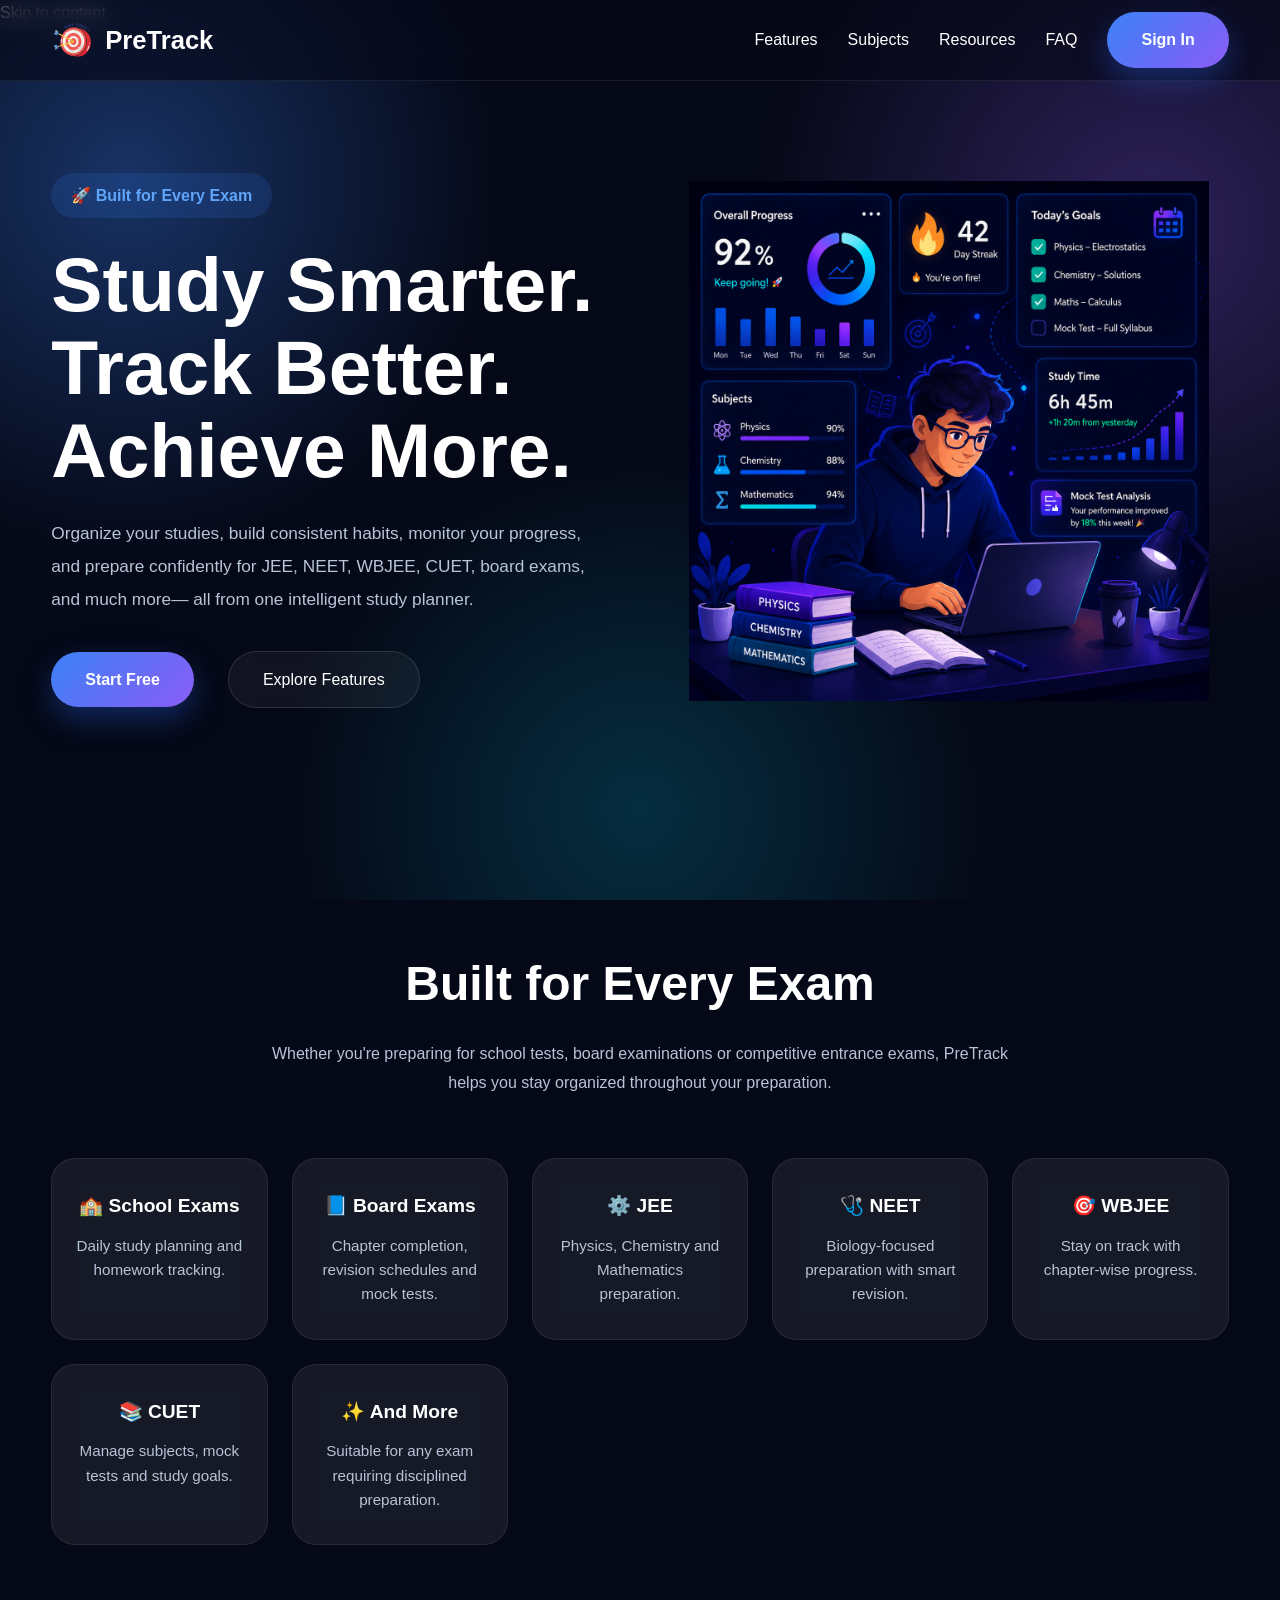
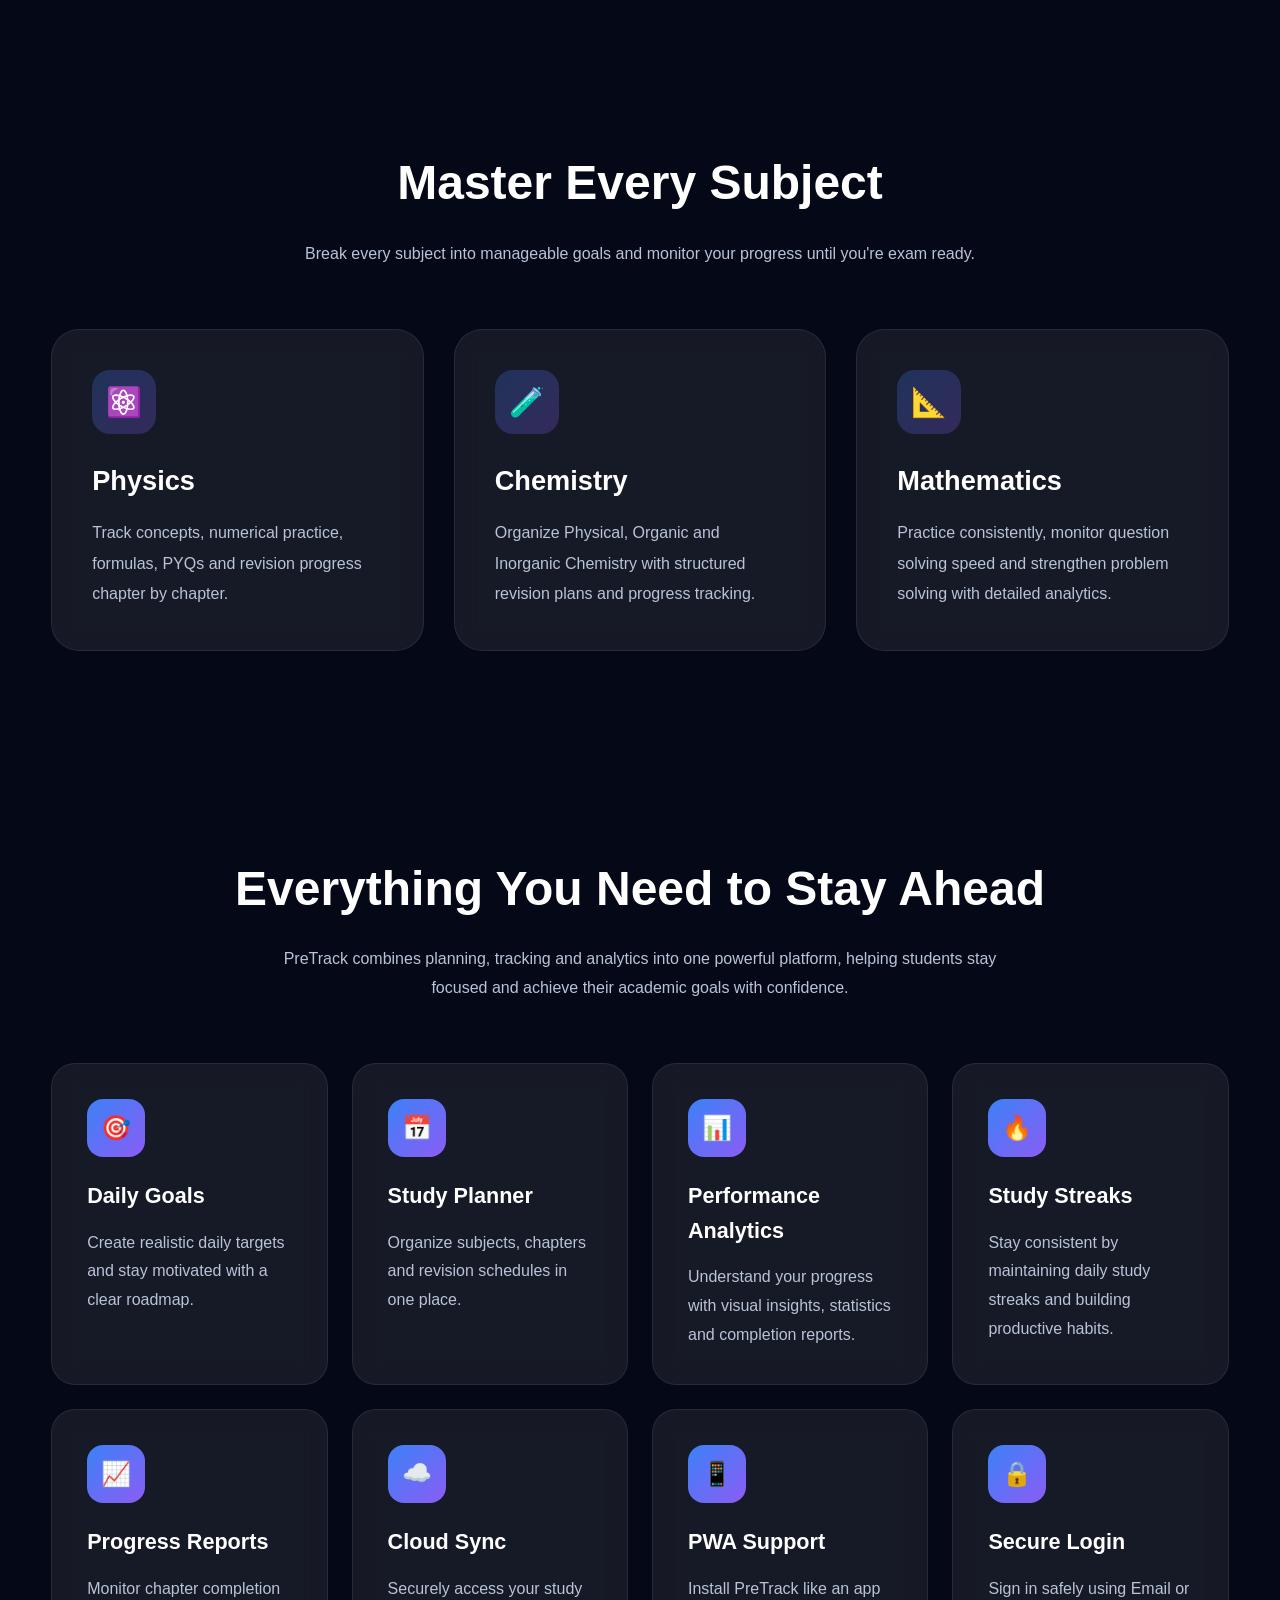
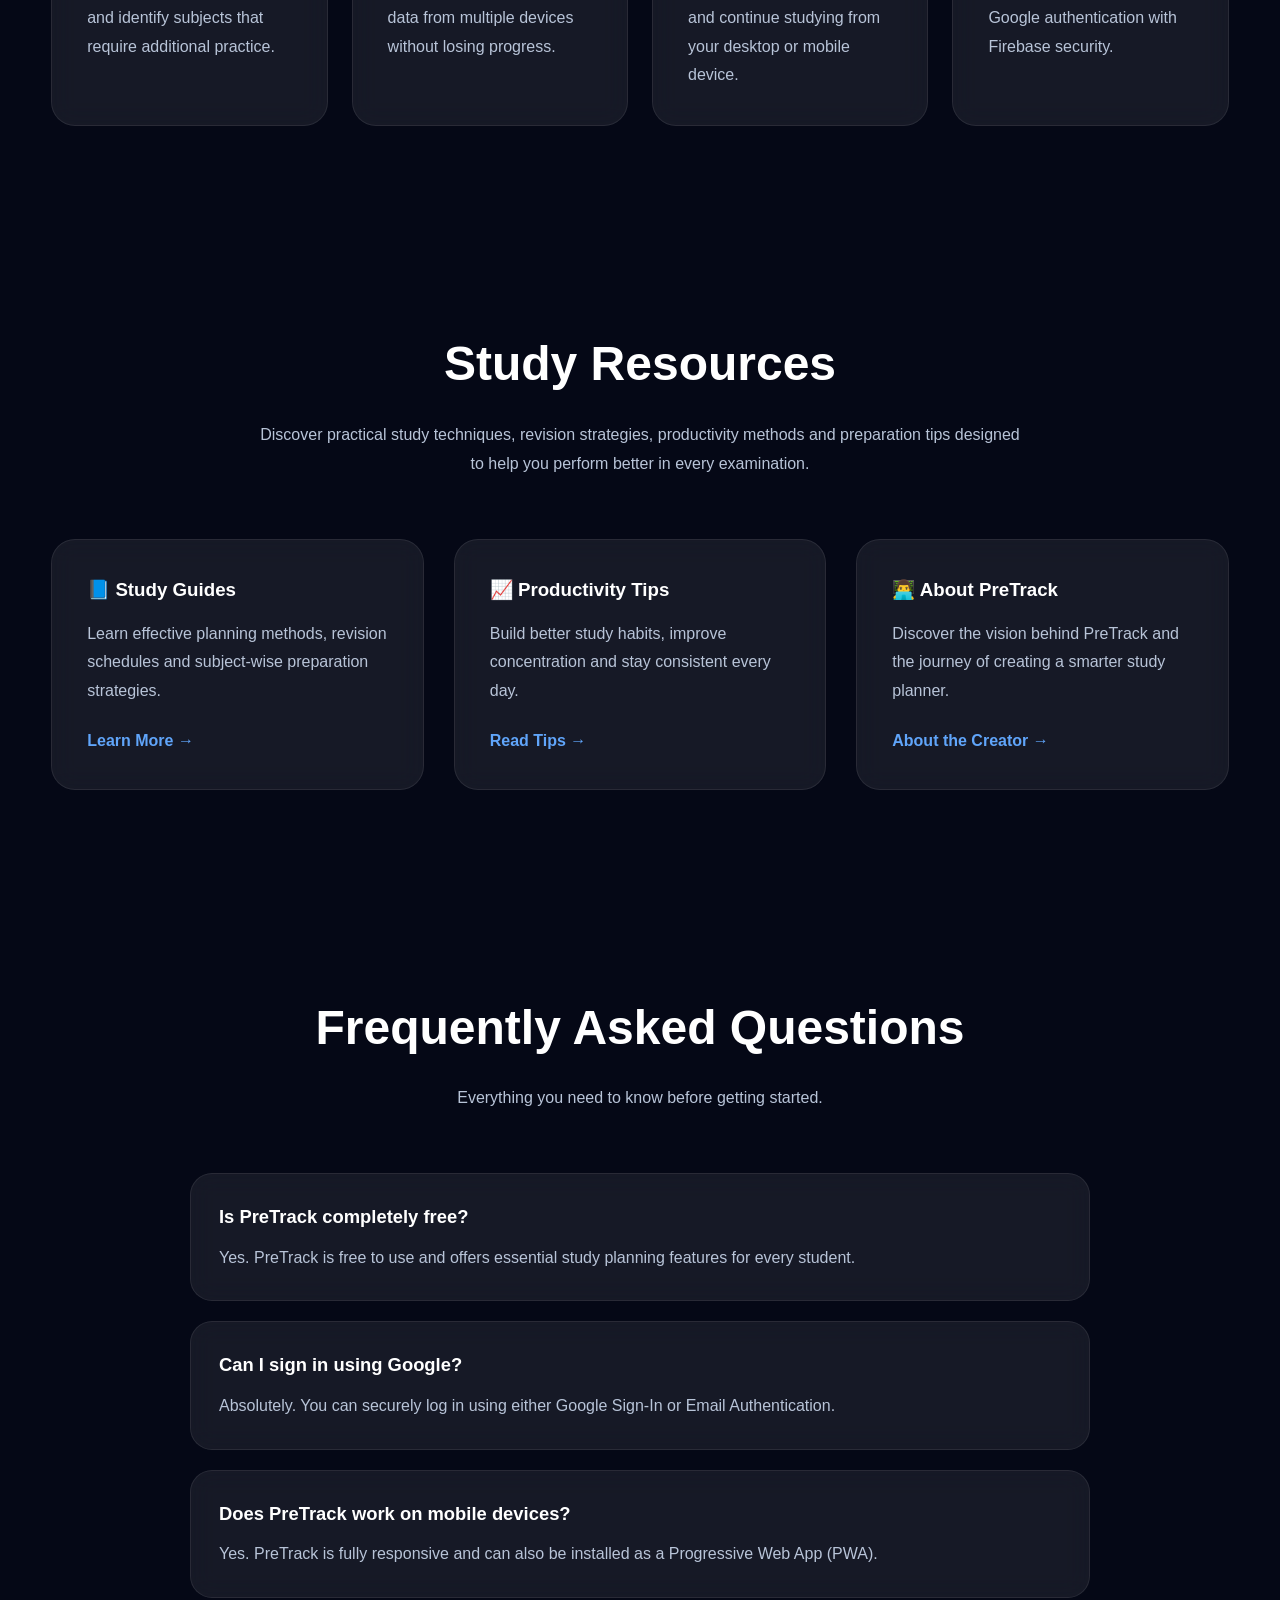
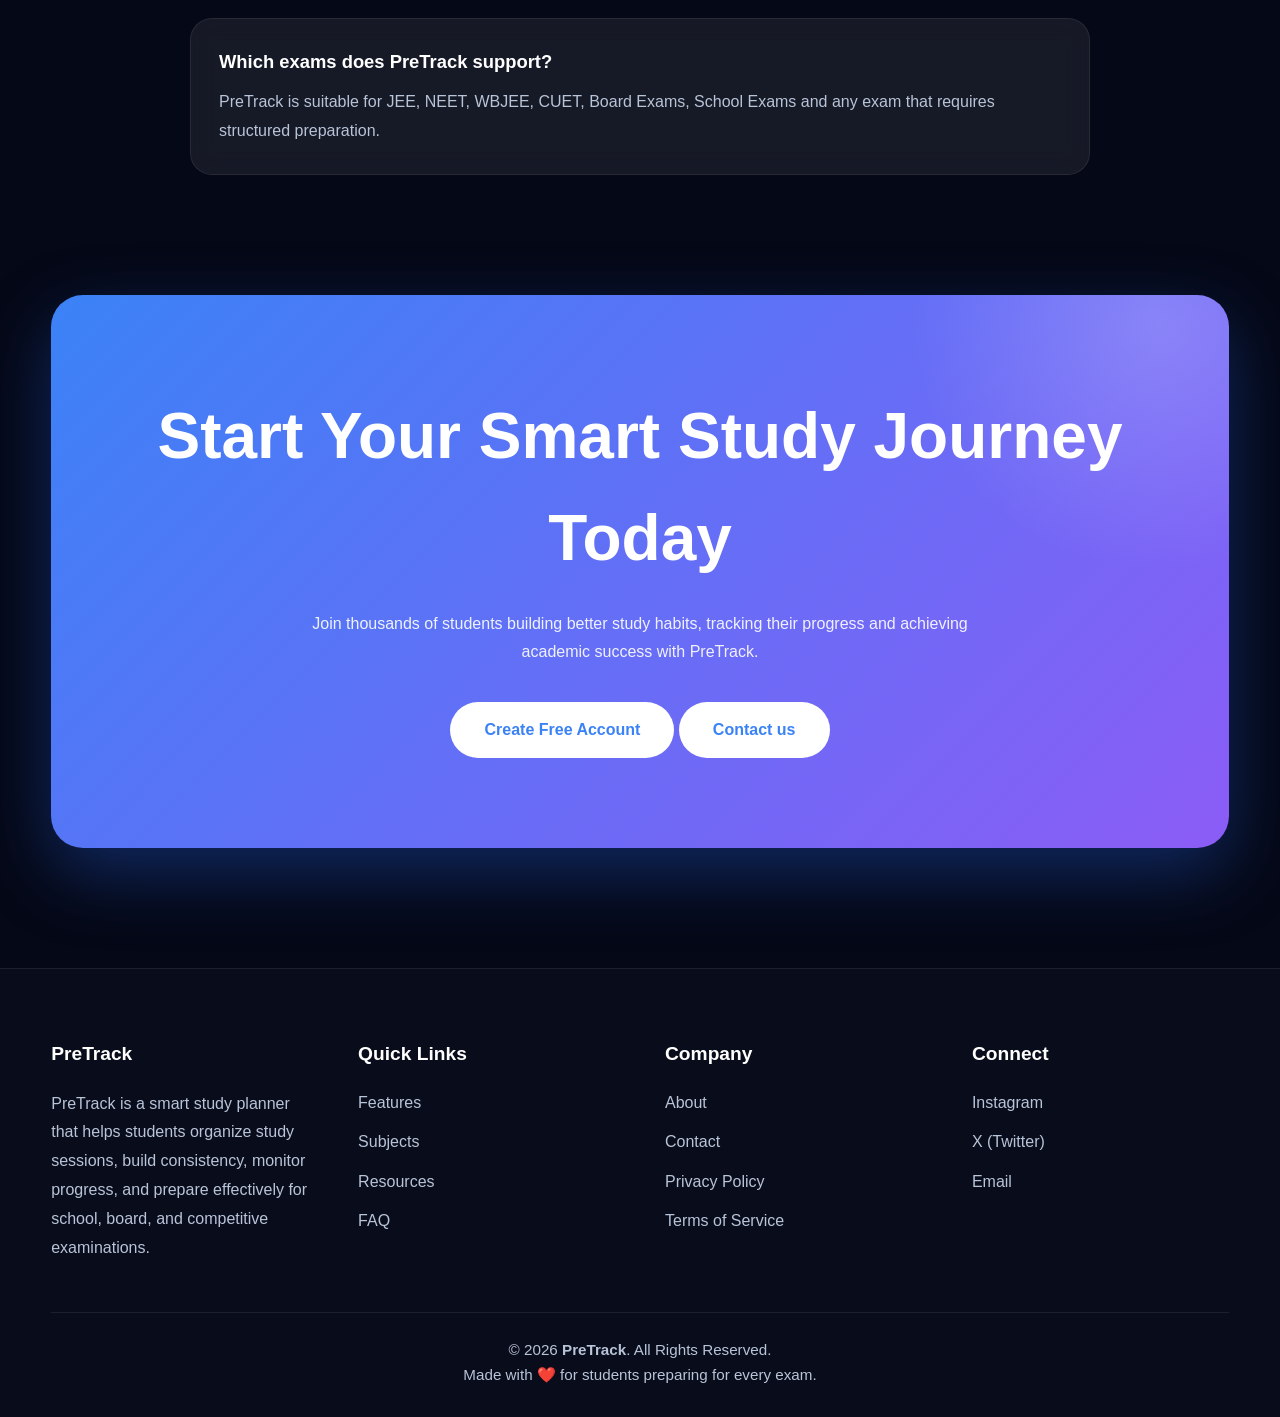
==== commit 7f789f49: "Update index.html" ====
--- a/index.html
+++ b/index.html
@@ -910,6 +910,12 @@
                 Create Free Account
 
             </a>
+            <a href="pages/contactus.html" class="primary-btn">
+
+                Contact us
+
+            </a>
+            
 
         </section>
                 <!-- =========================
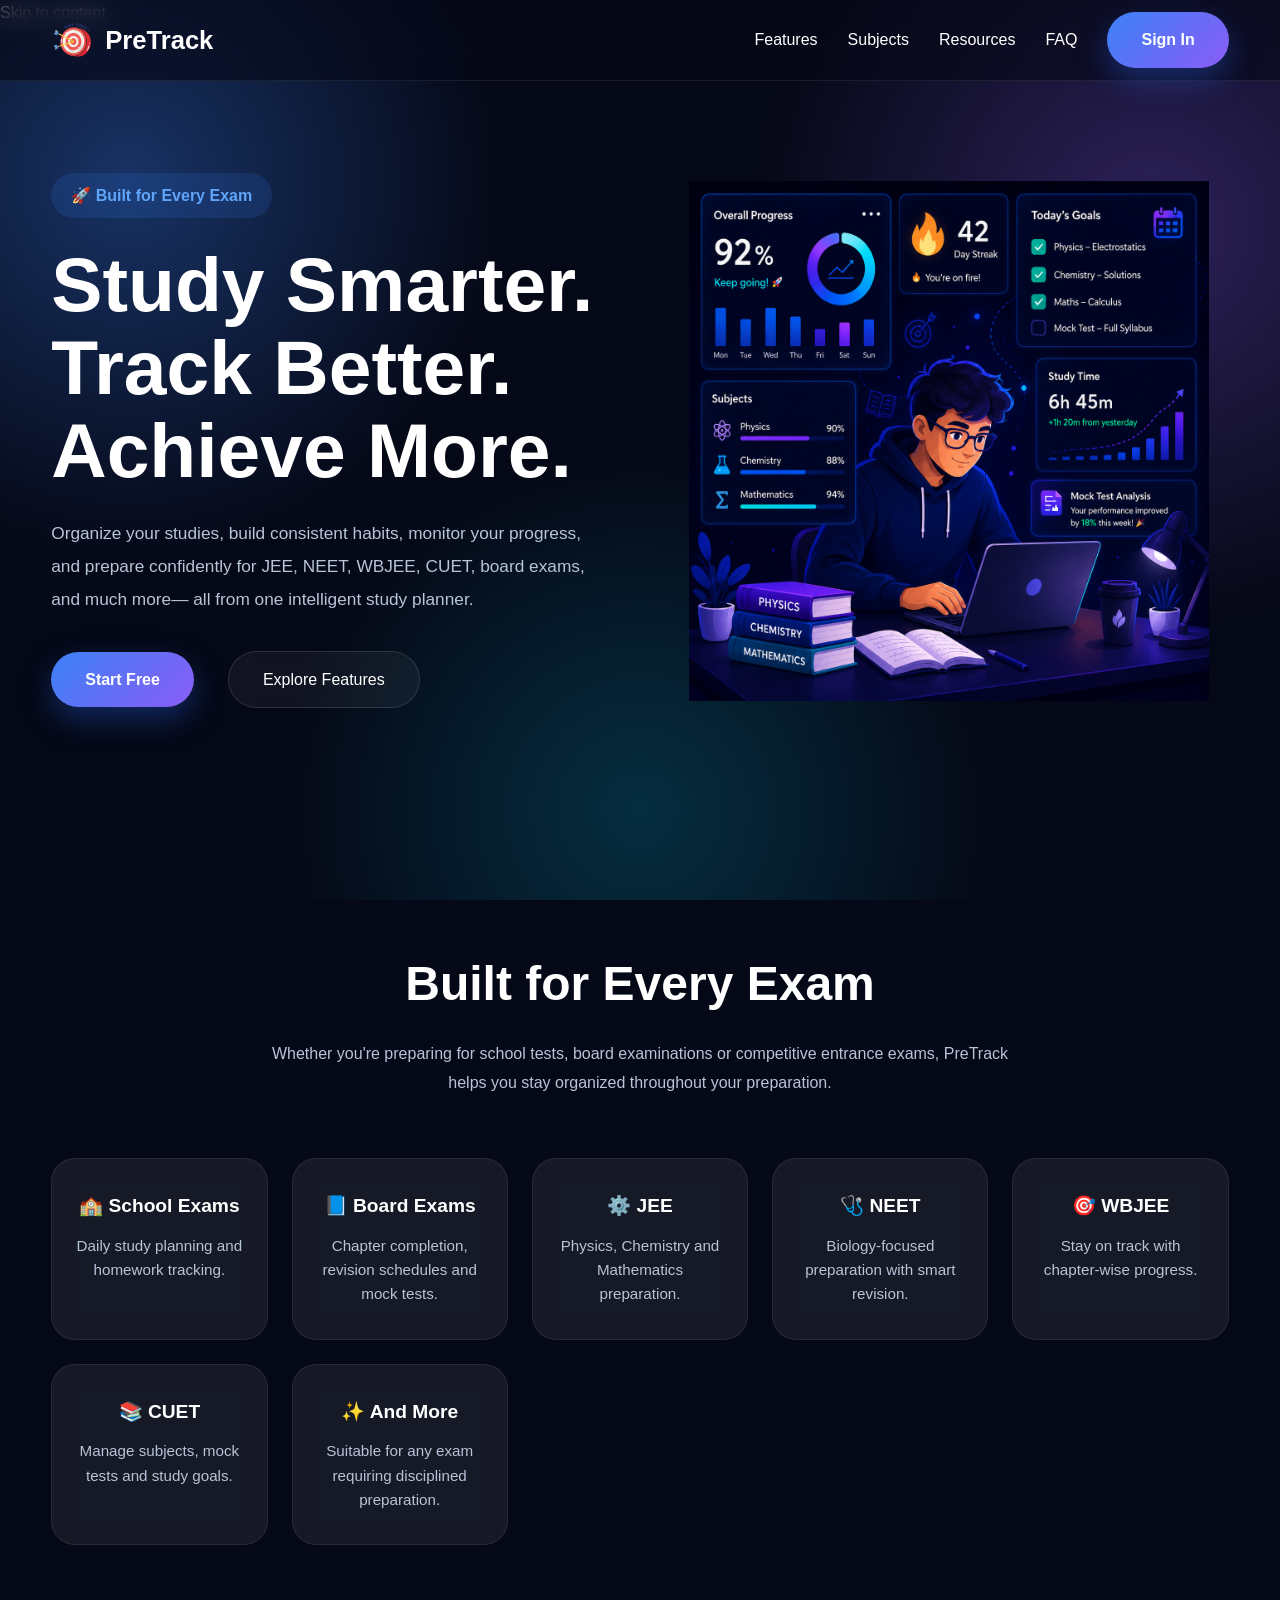
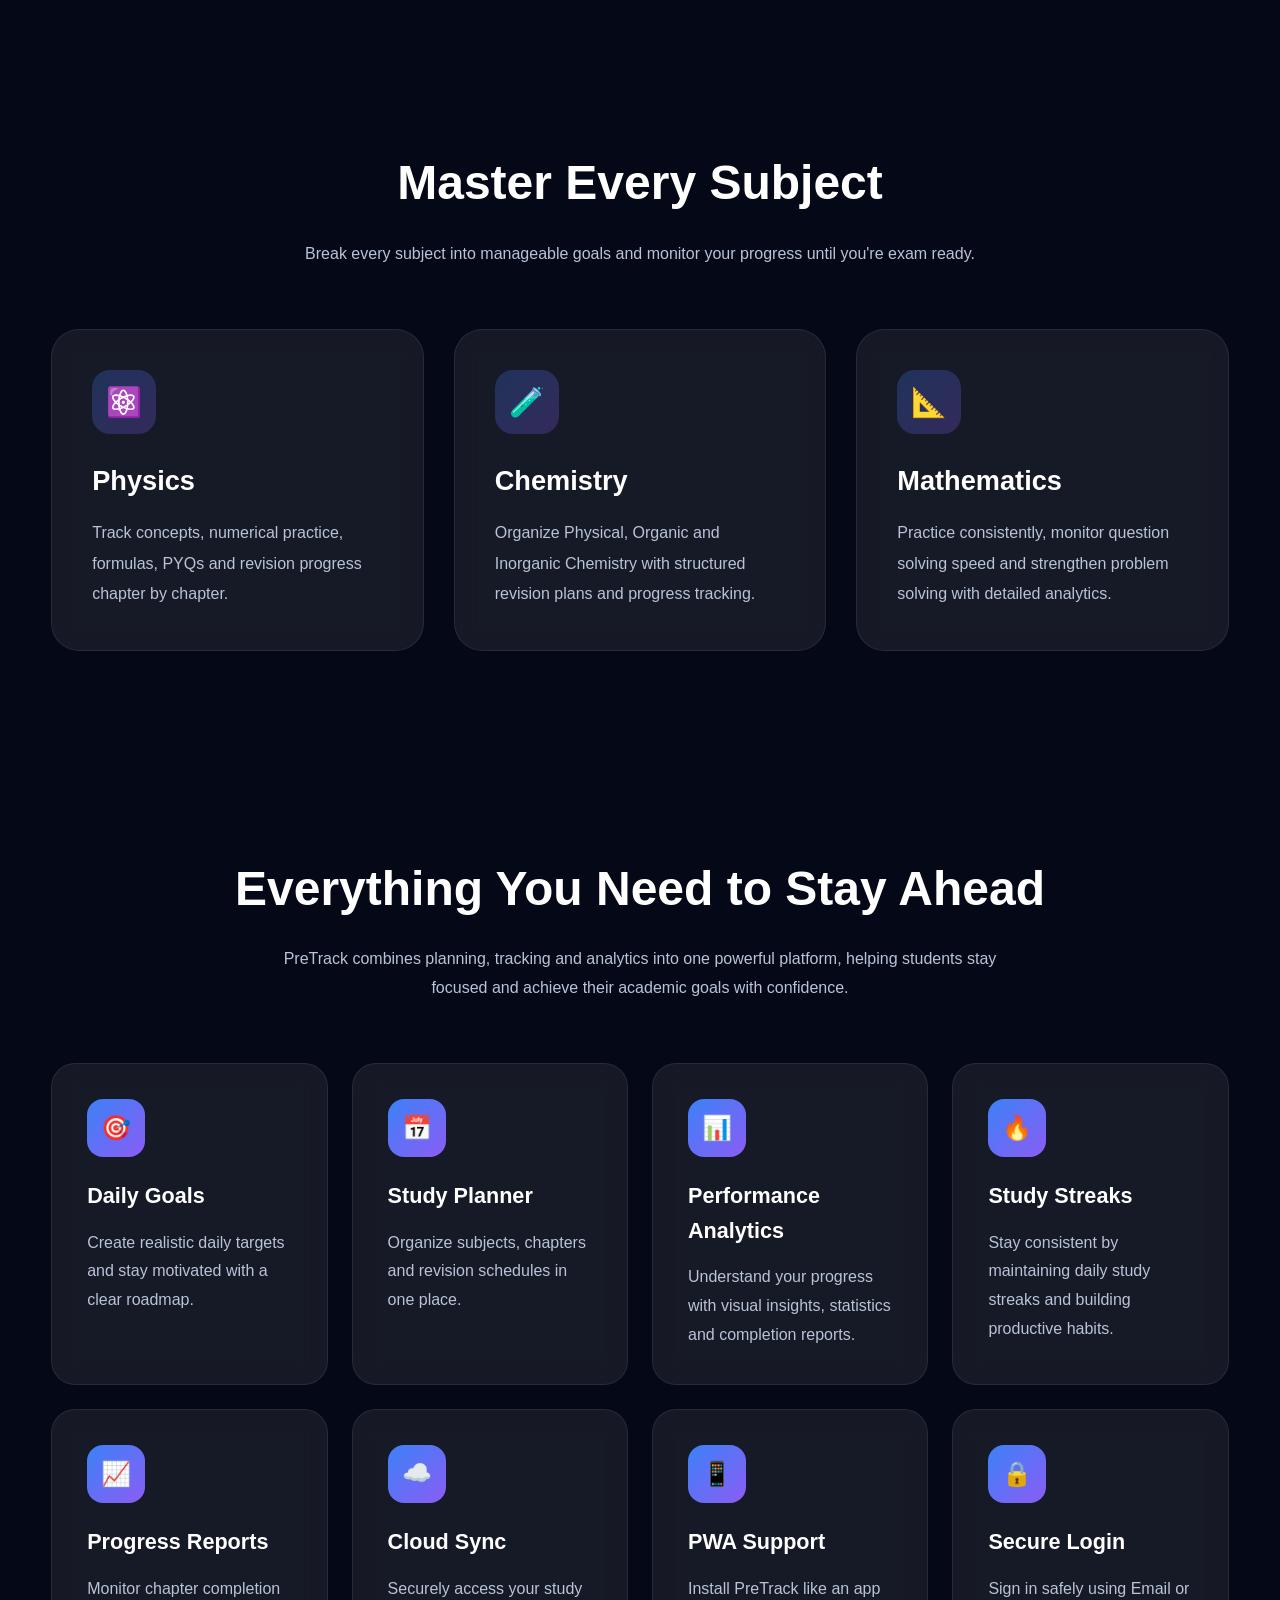
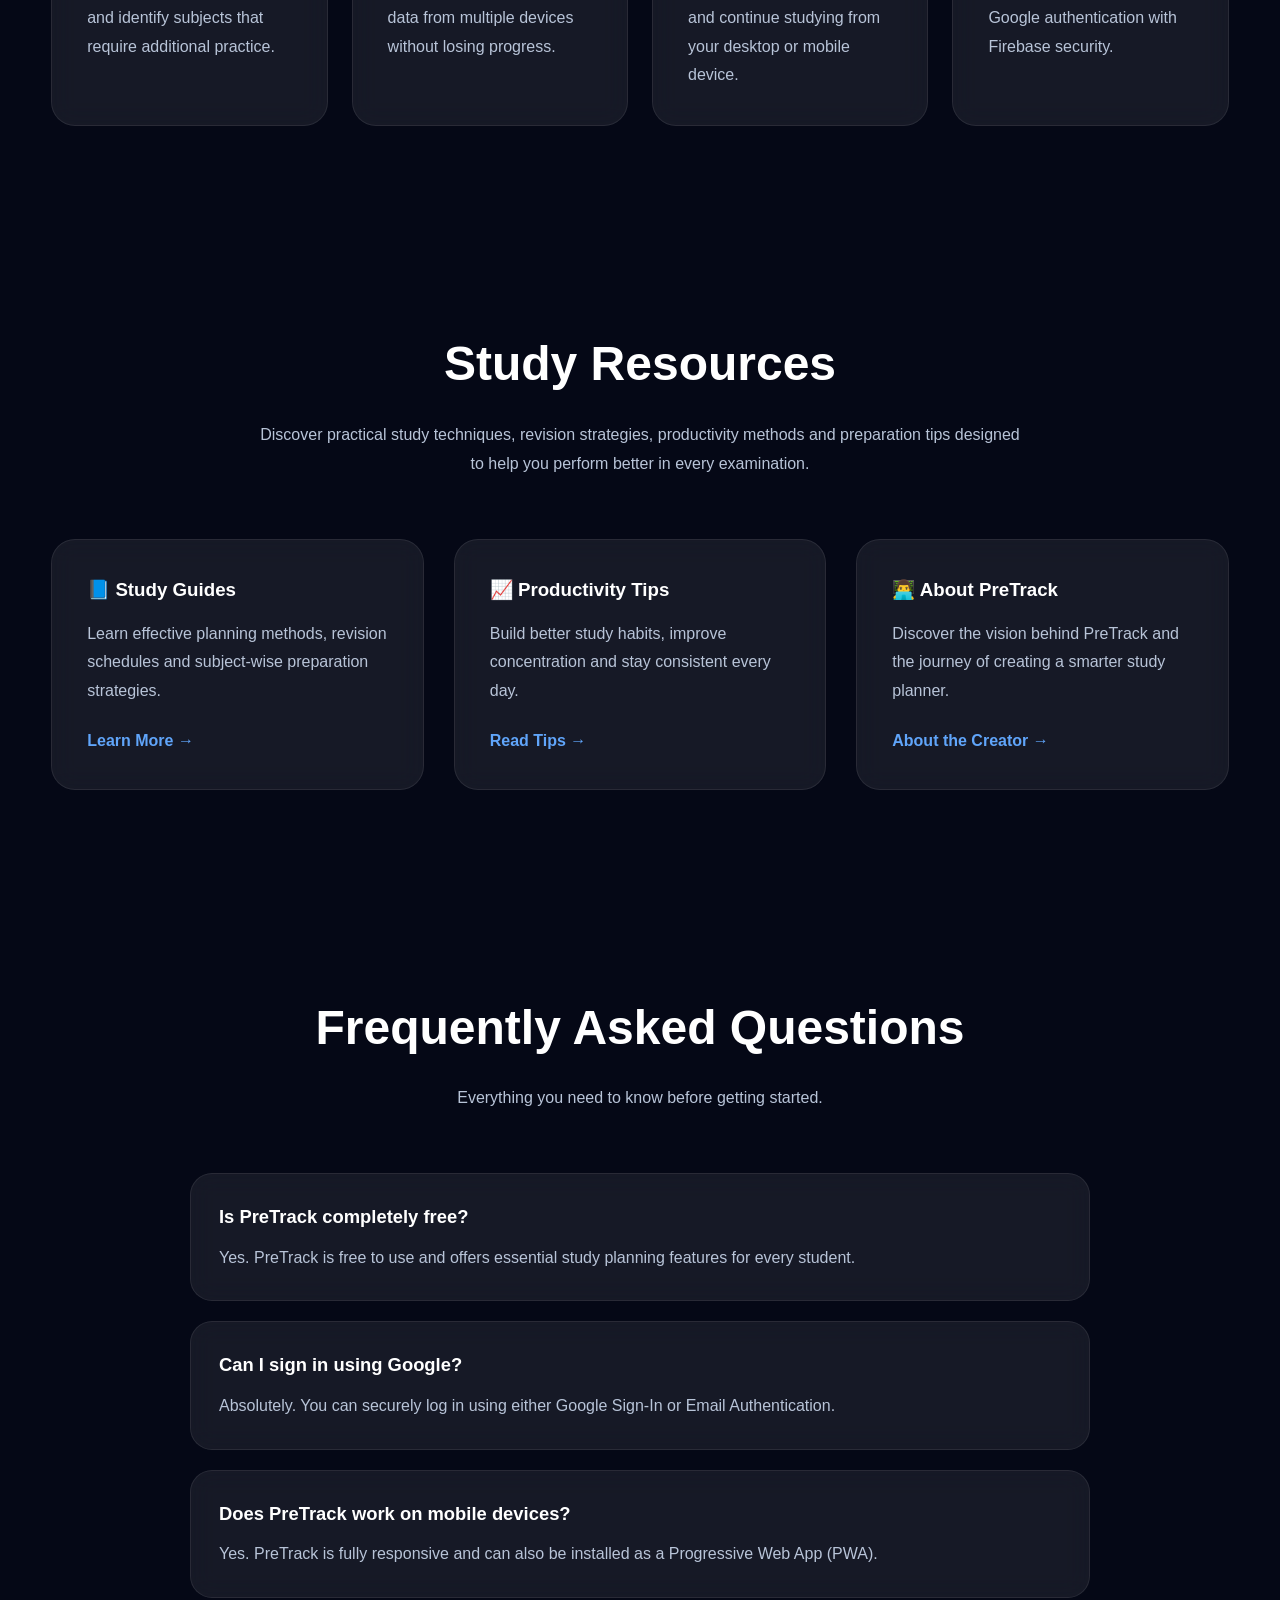
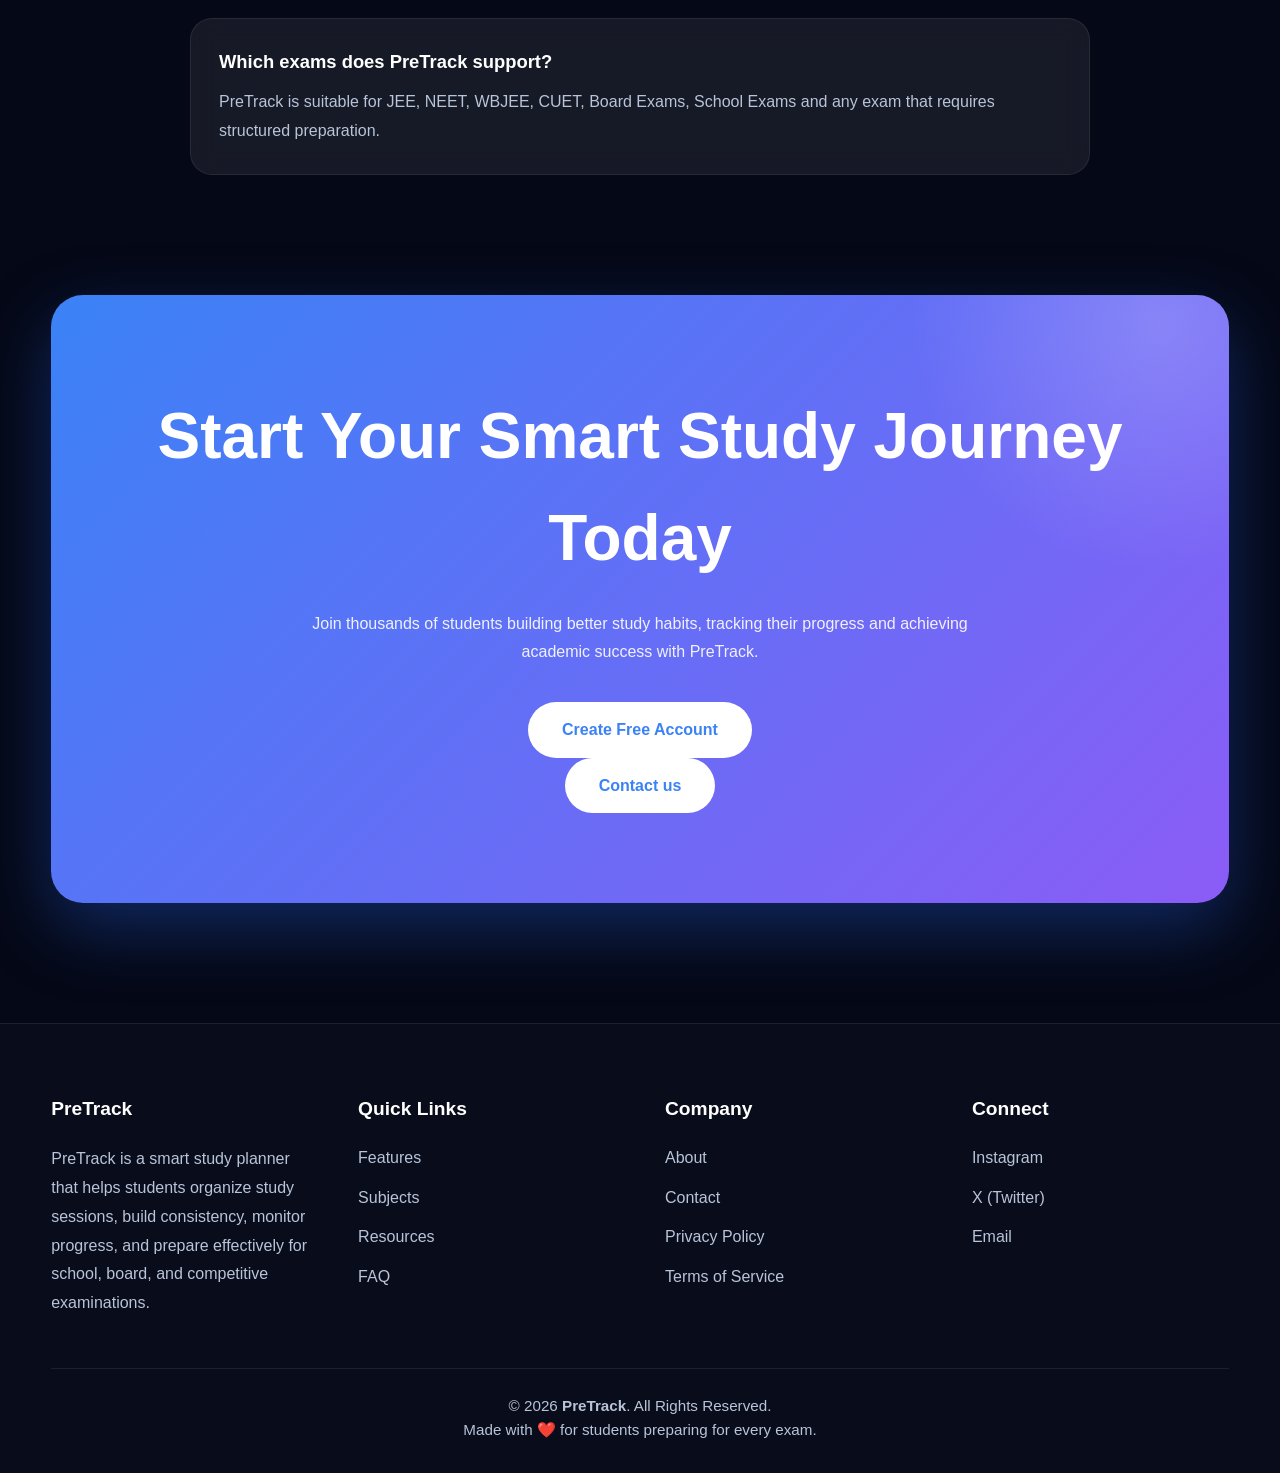
==== commit 4f3dd729: "Update index.html" ====
--- a/index.html
+++ b/index.html
@@ -910,6 +910,7 @@
                 Create Free Account
 
             </a>
+            <br>
             <a href="pages/contactus.html" class="primary-btn">
 
                 Contact us
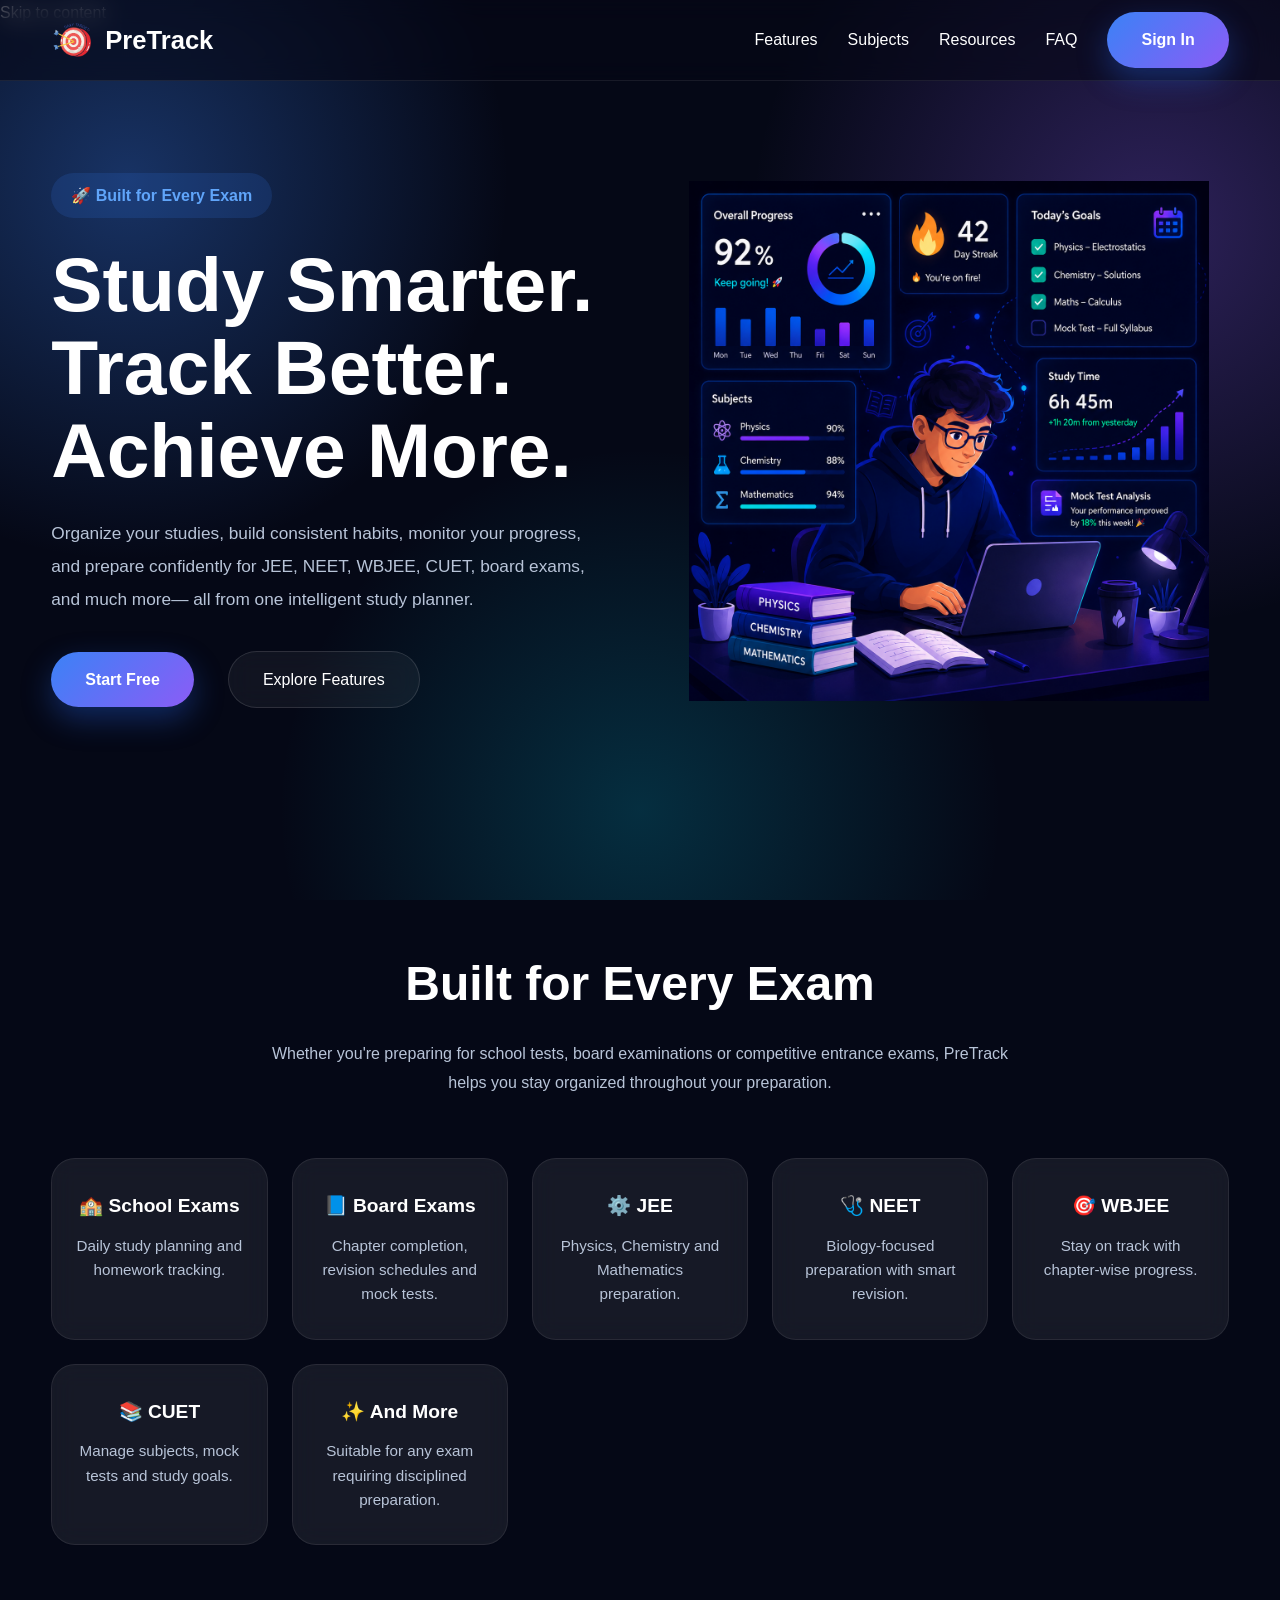
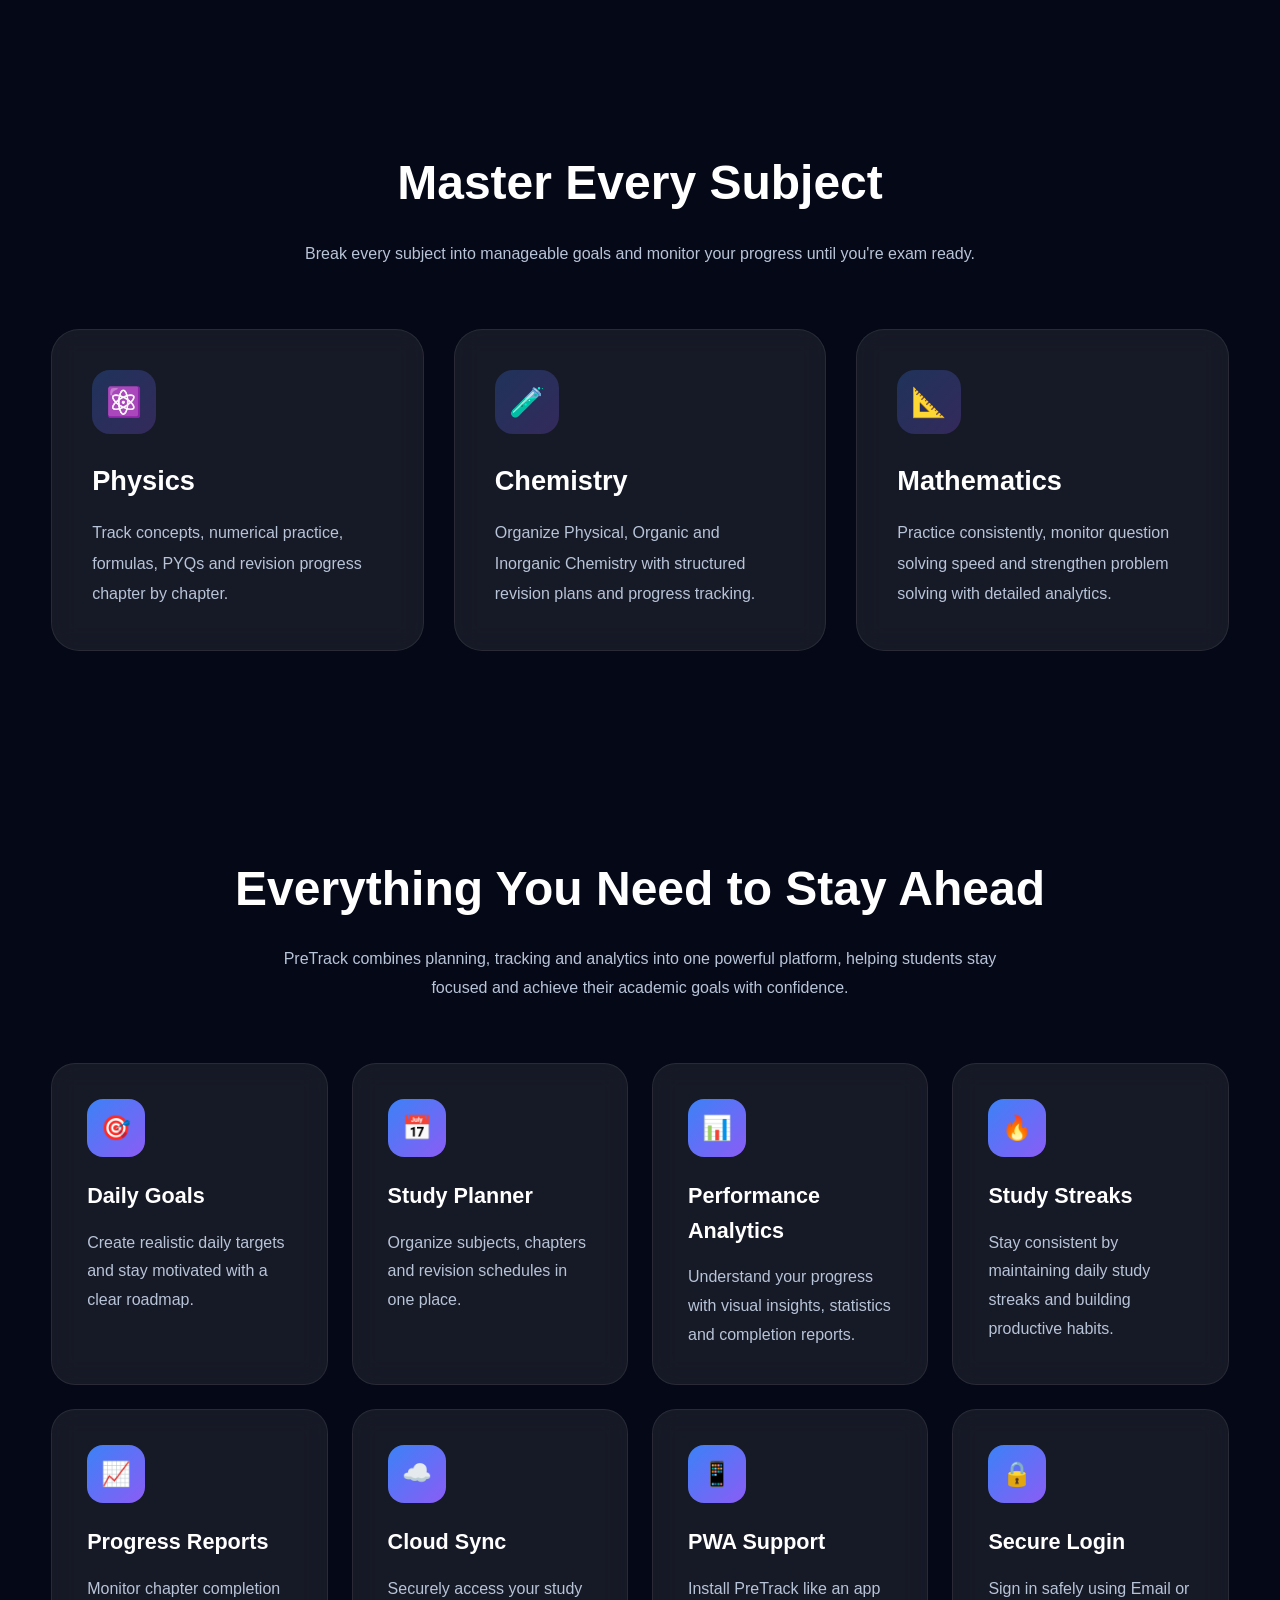
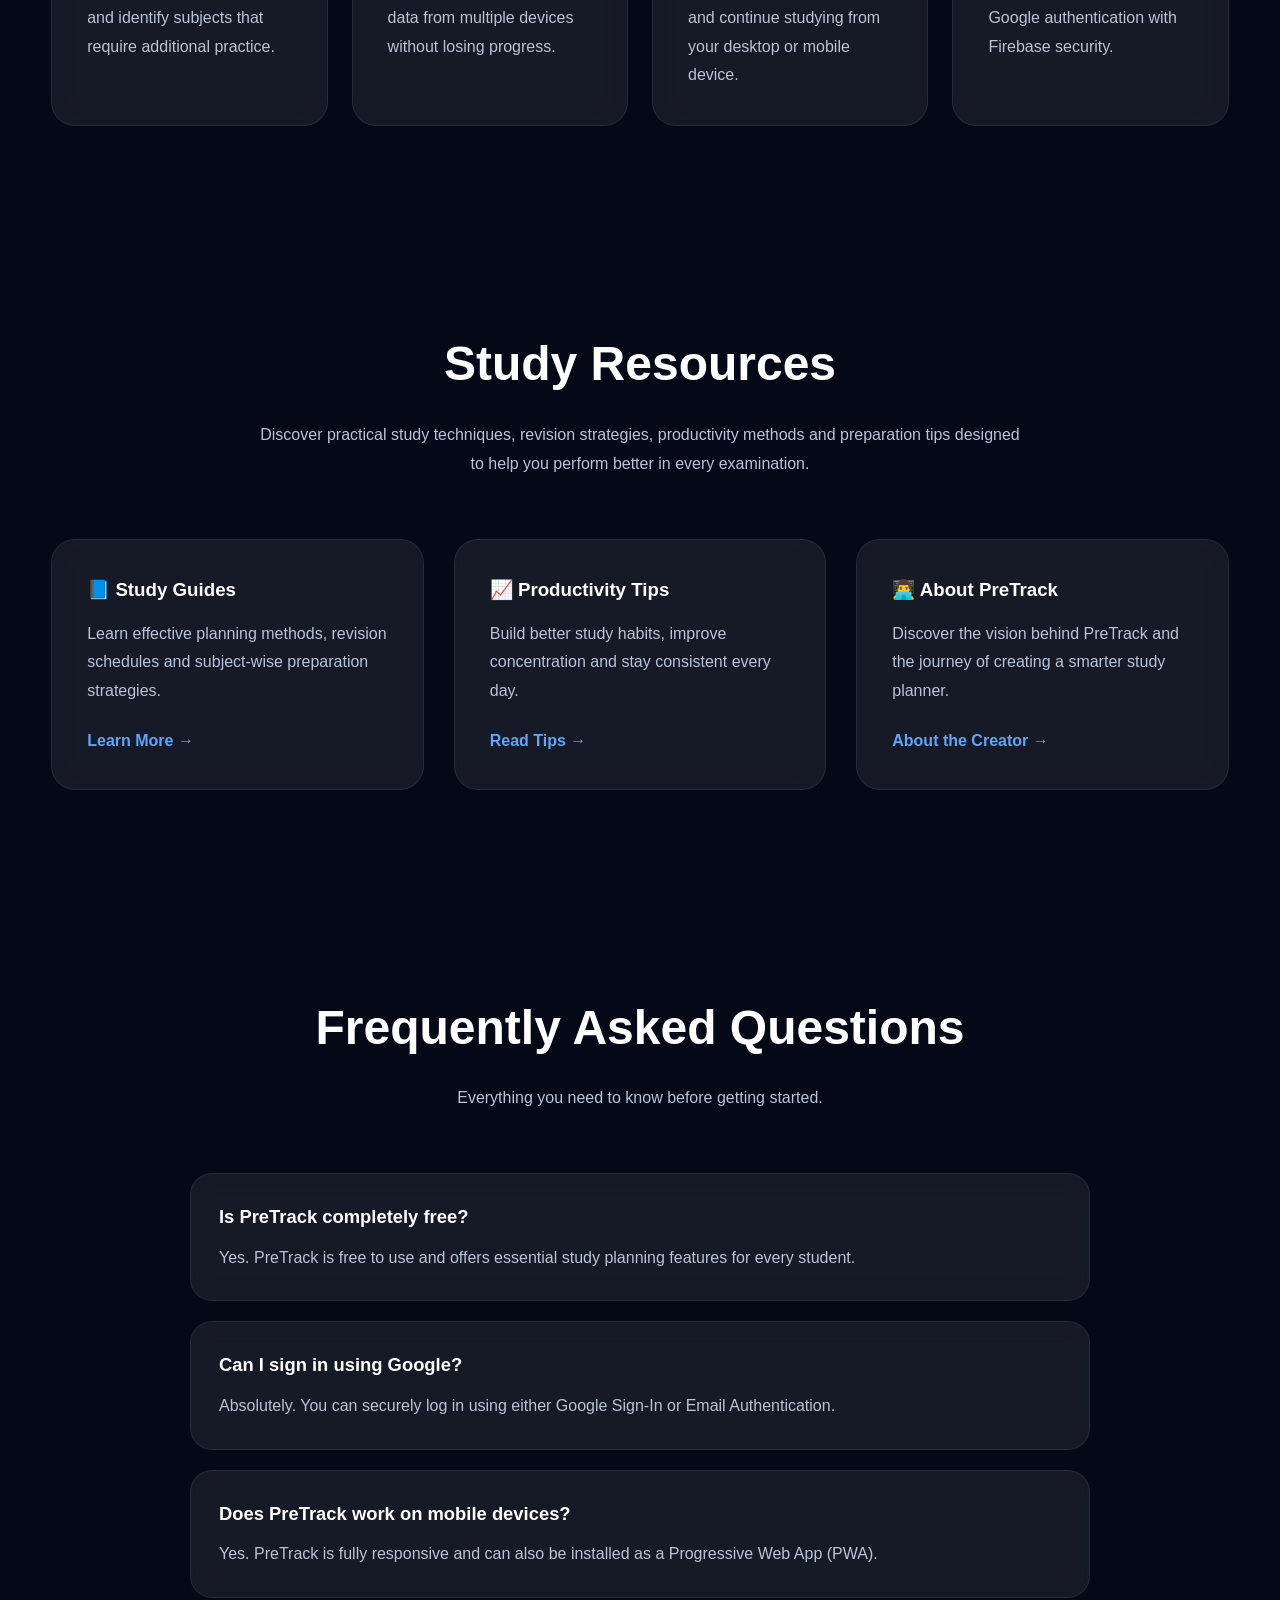
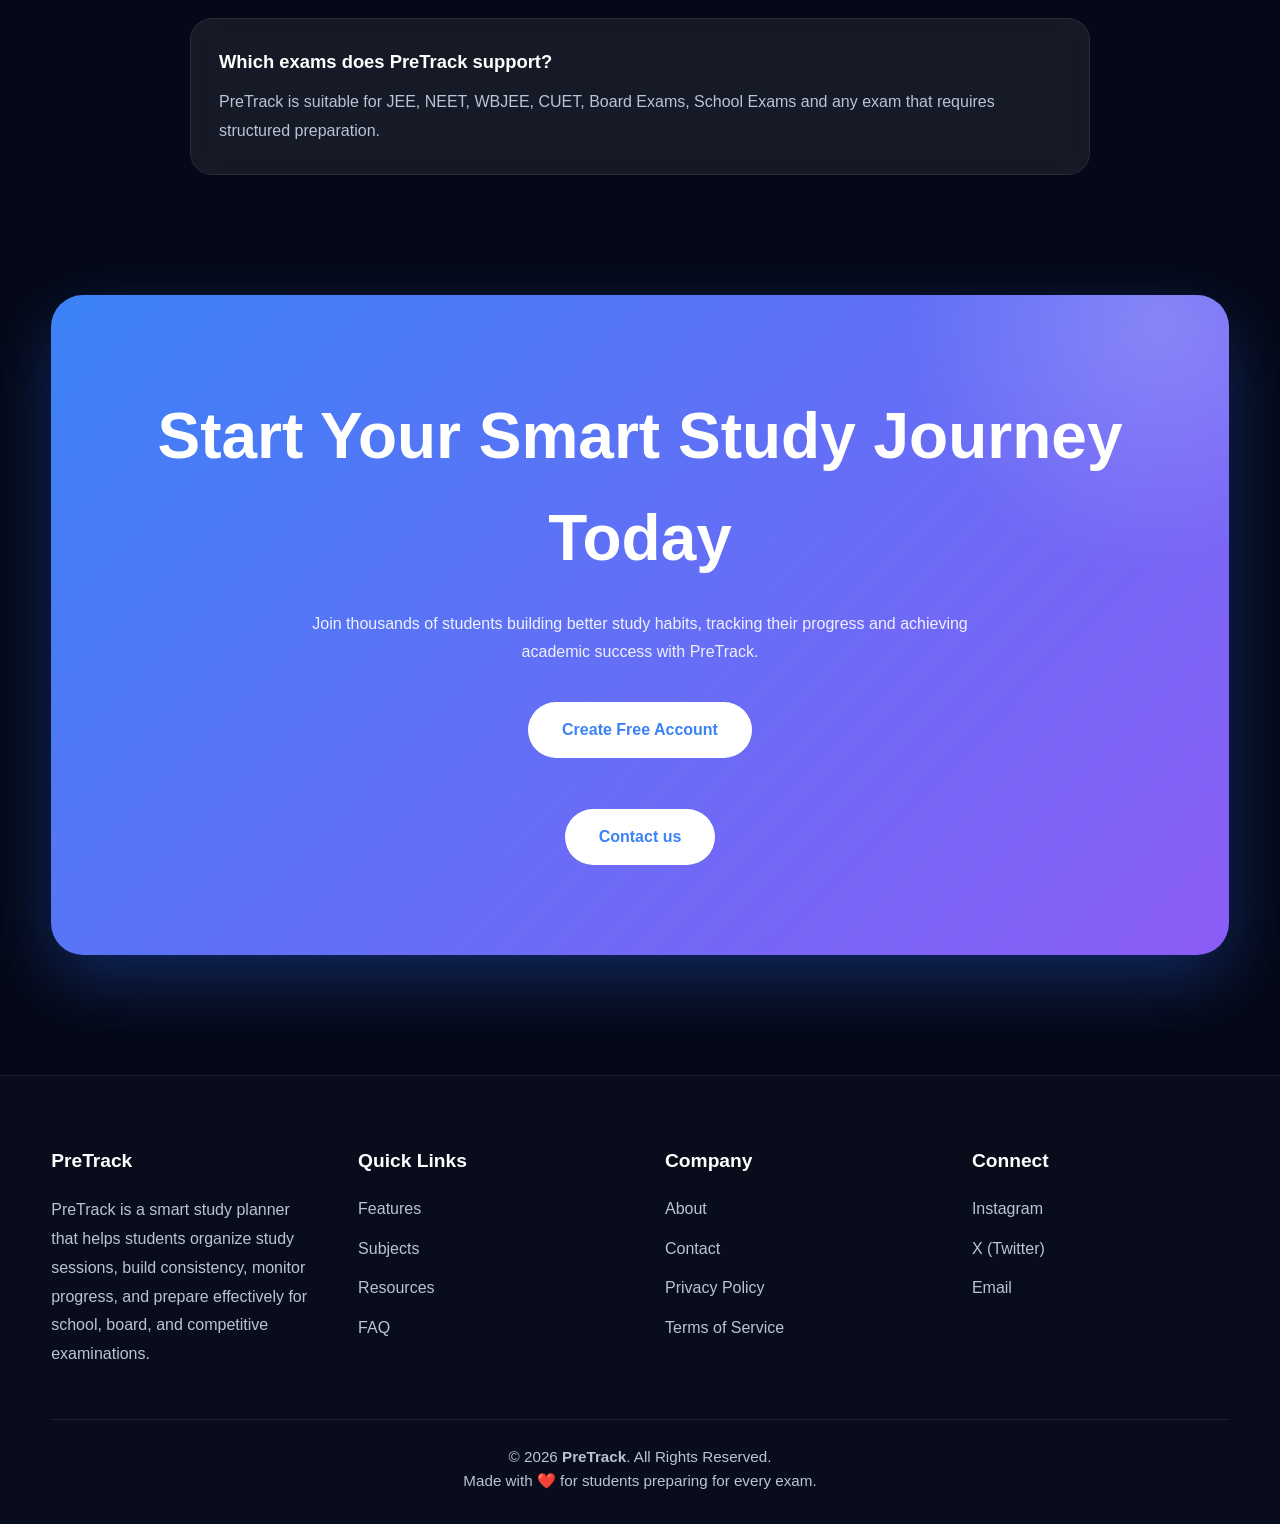
==== commit 517a4dae: "Update index.html" ====
--- a/index.html
+++ b/index.html
@@ -910,7 +910,7 @@
                 Create Free Account
 
             </a>
-            <br>
+            <br><br><br>
             <a href="pages/contactus.html" class="primary-btn">
 
                 Contact us
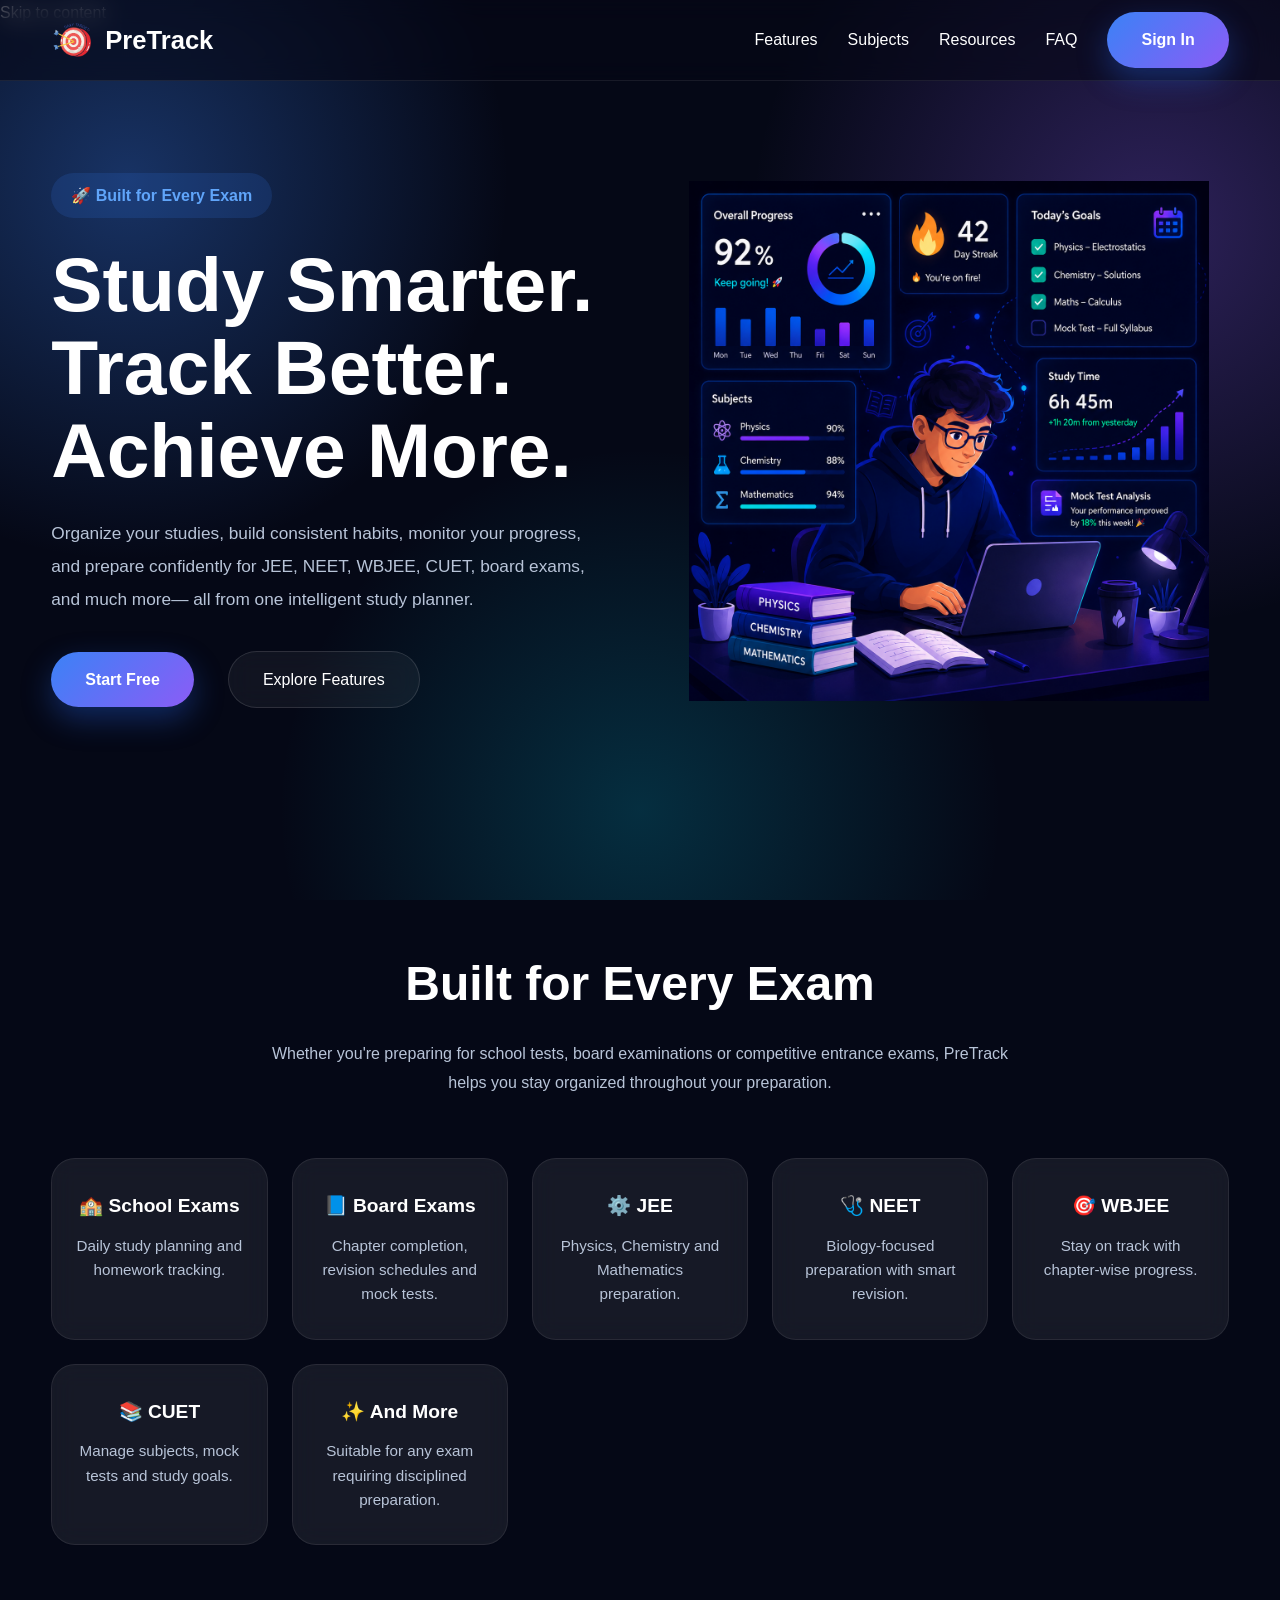
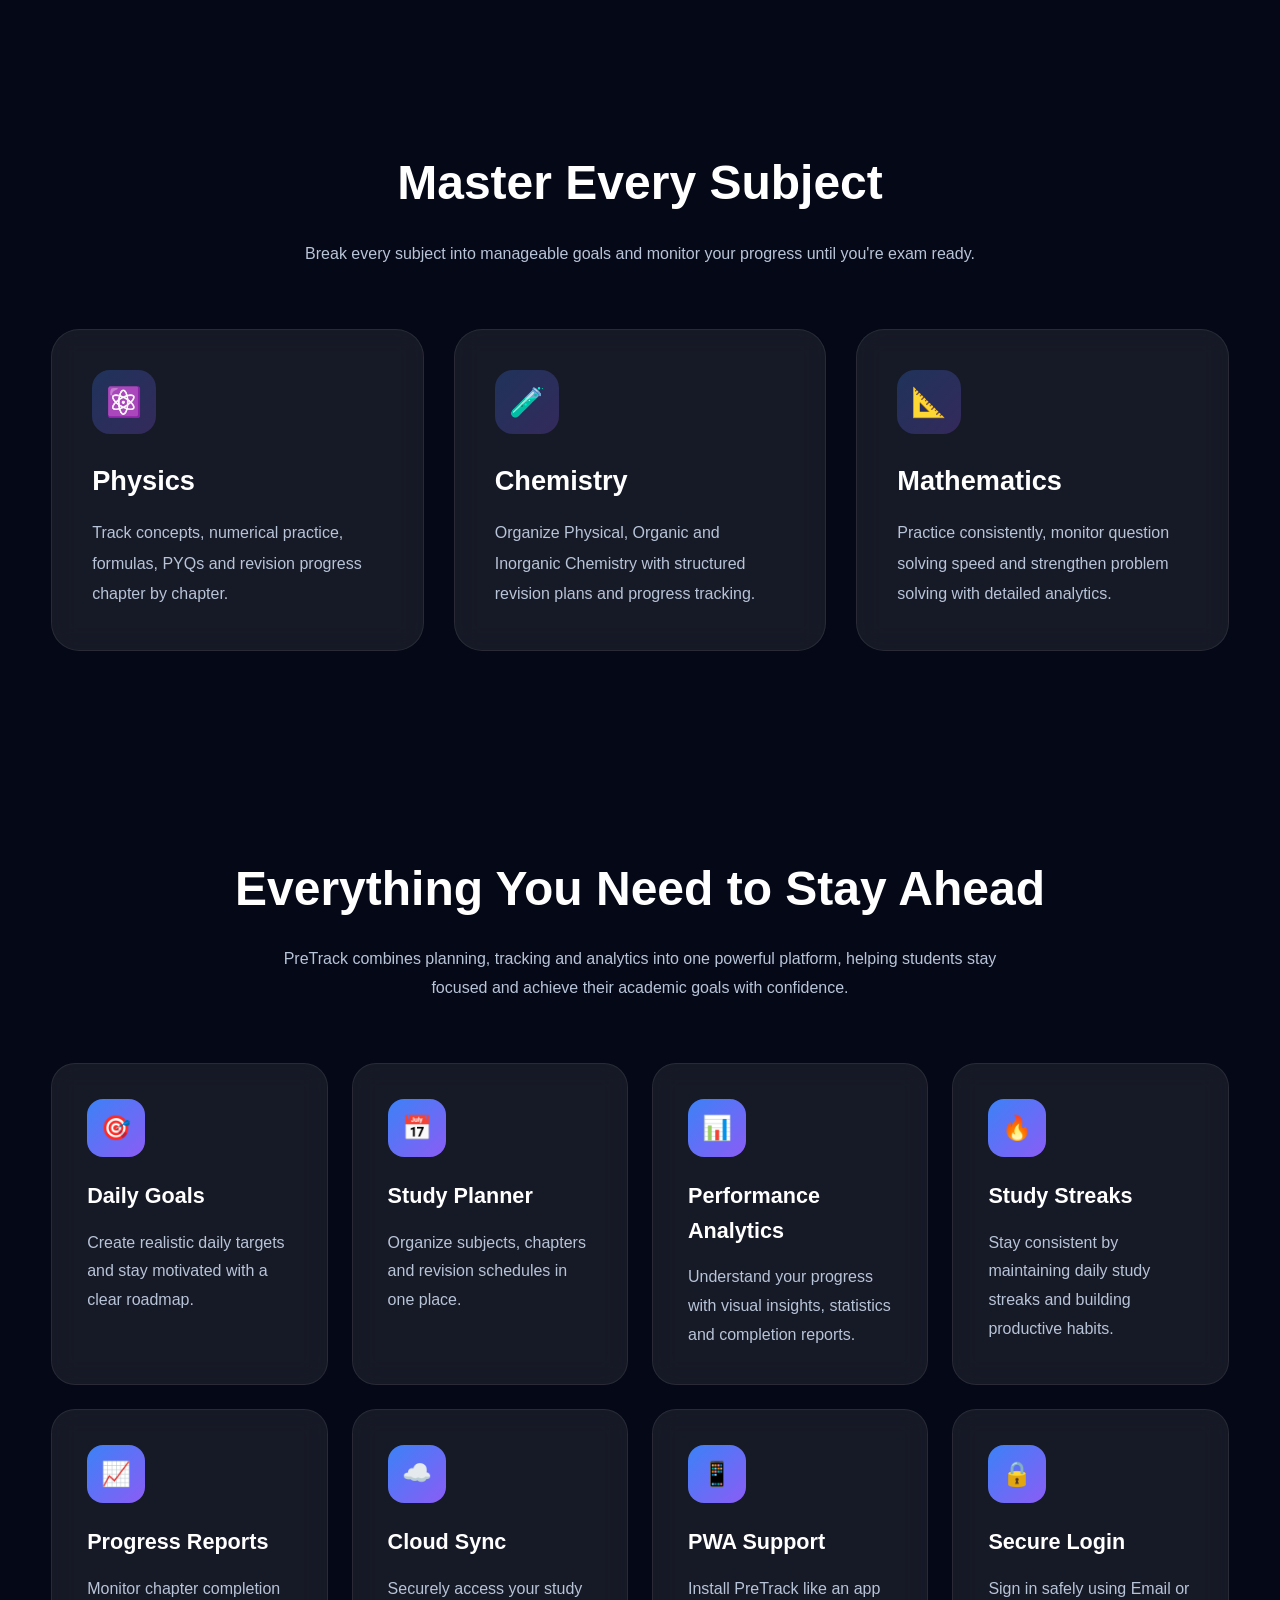
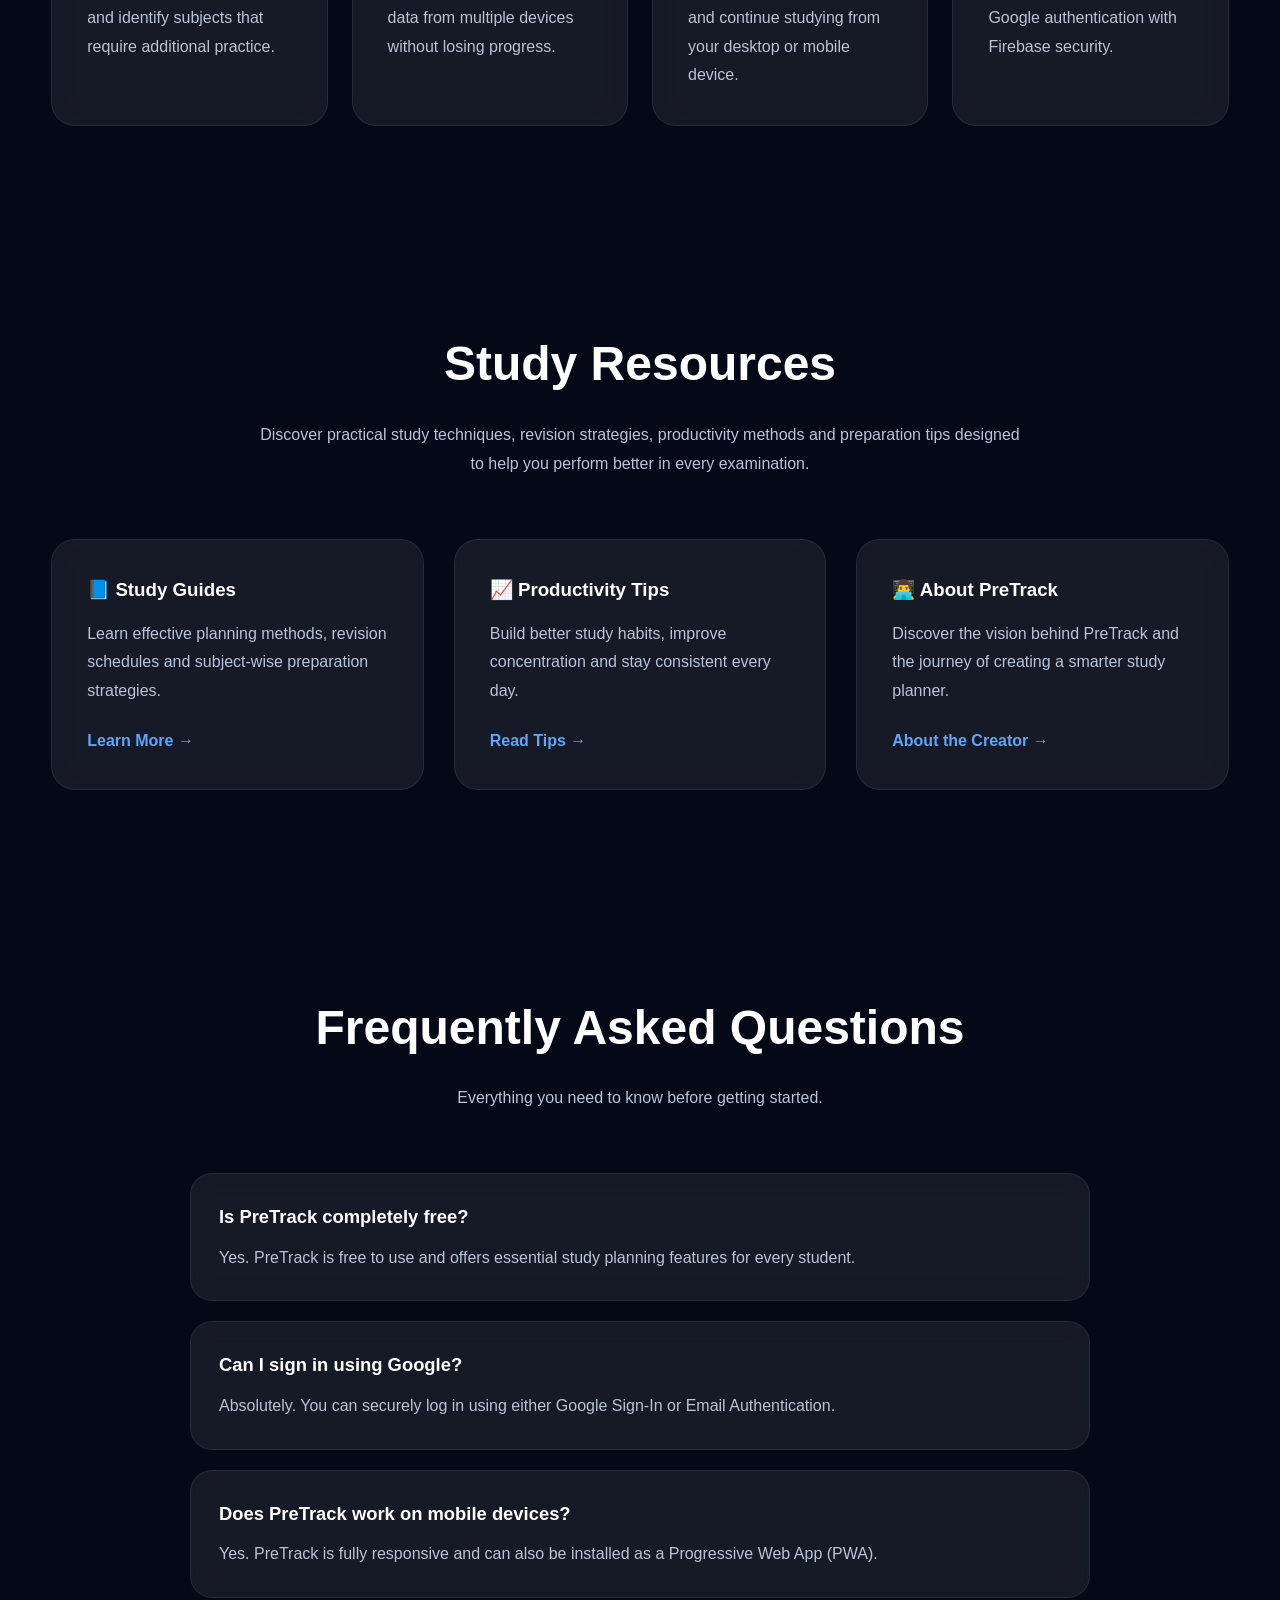
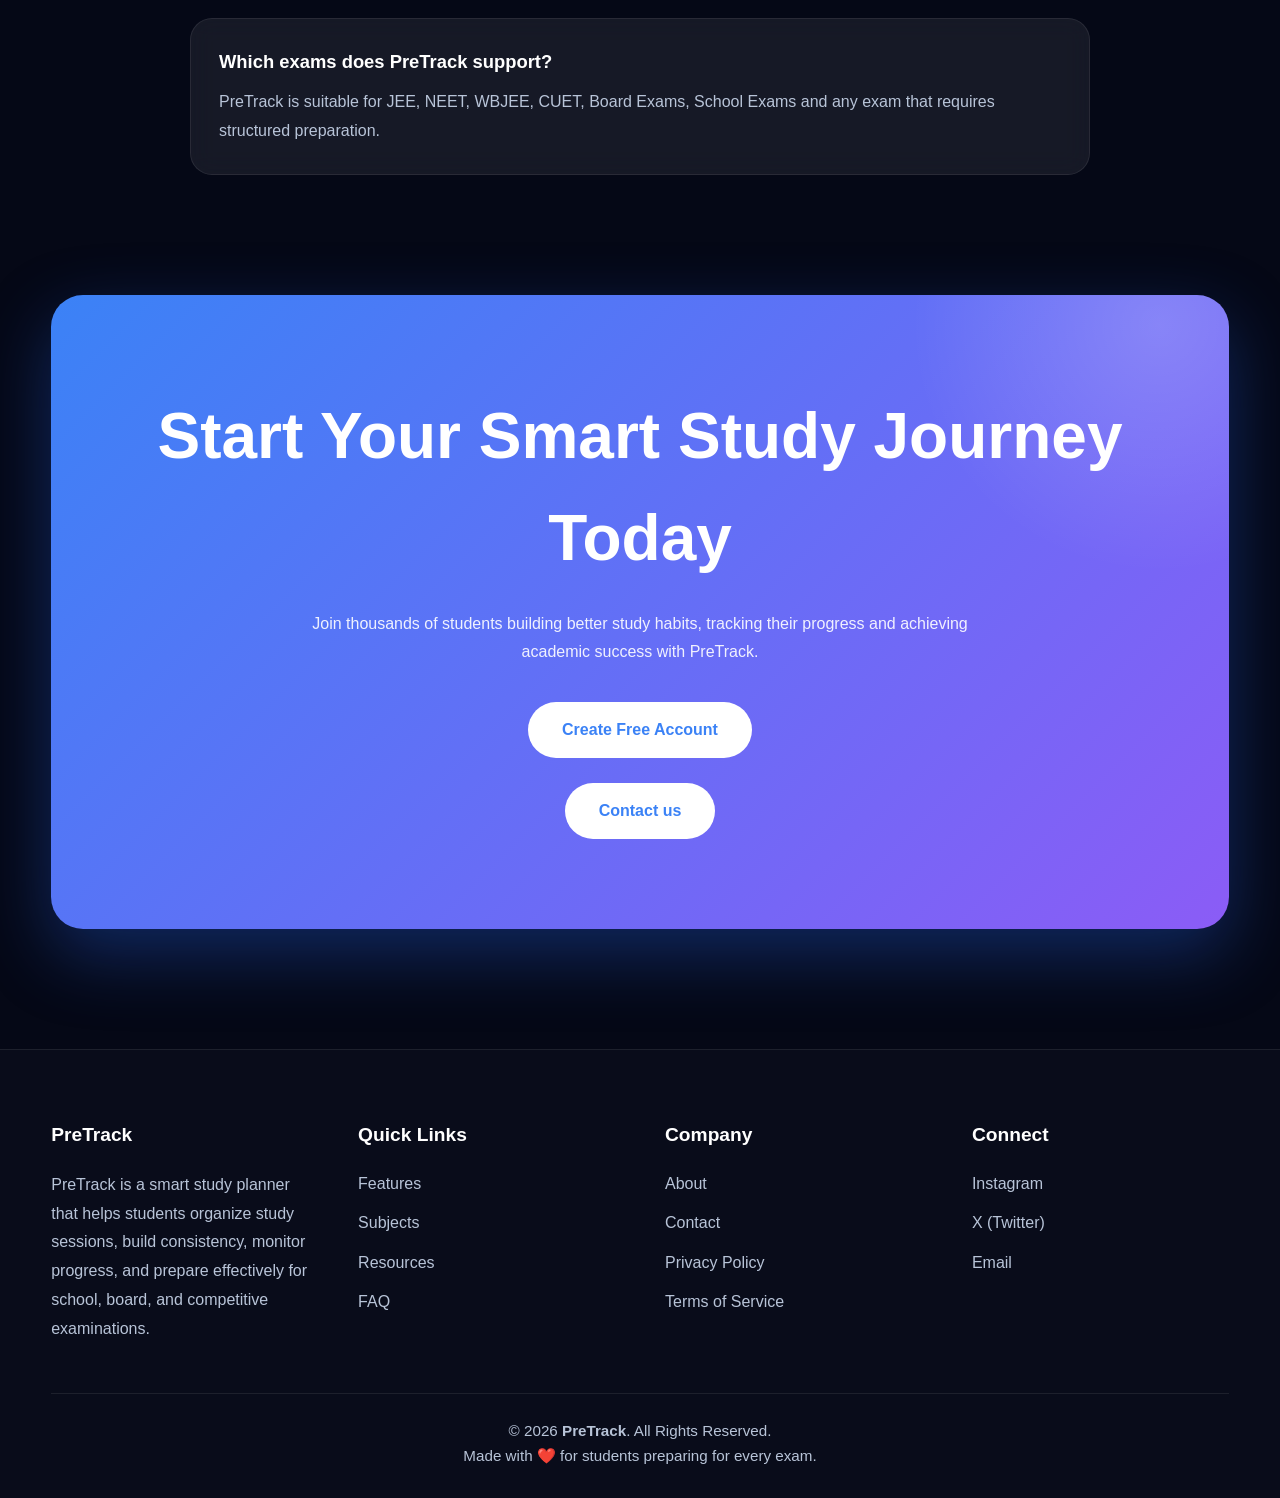
==== commit f36f0be7: "Update index.html" ====
--- a/index.html
+++ b/index.html
@@ -910,7 +910,7 @@
                 Create Free Account
 
             </a>
-            <br><br><br>
+            <br><br>
             <a href="pages/contactus.html" class="primary-btn">
 
                 Contact us
